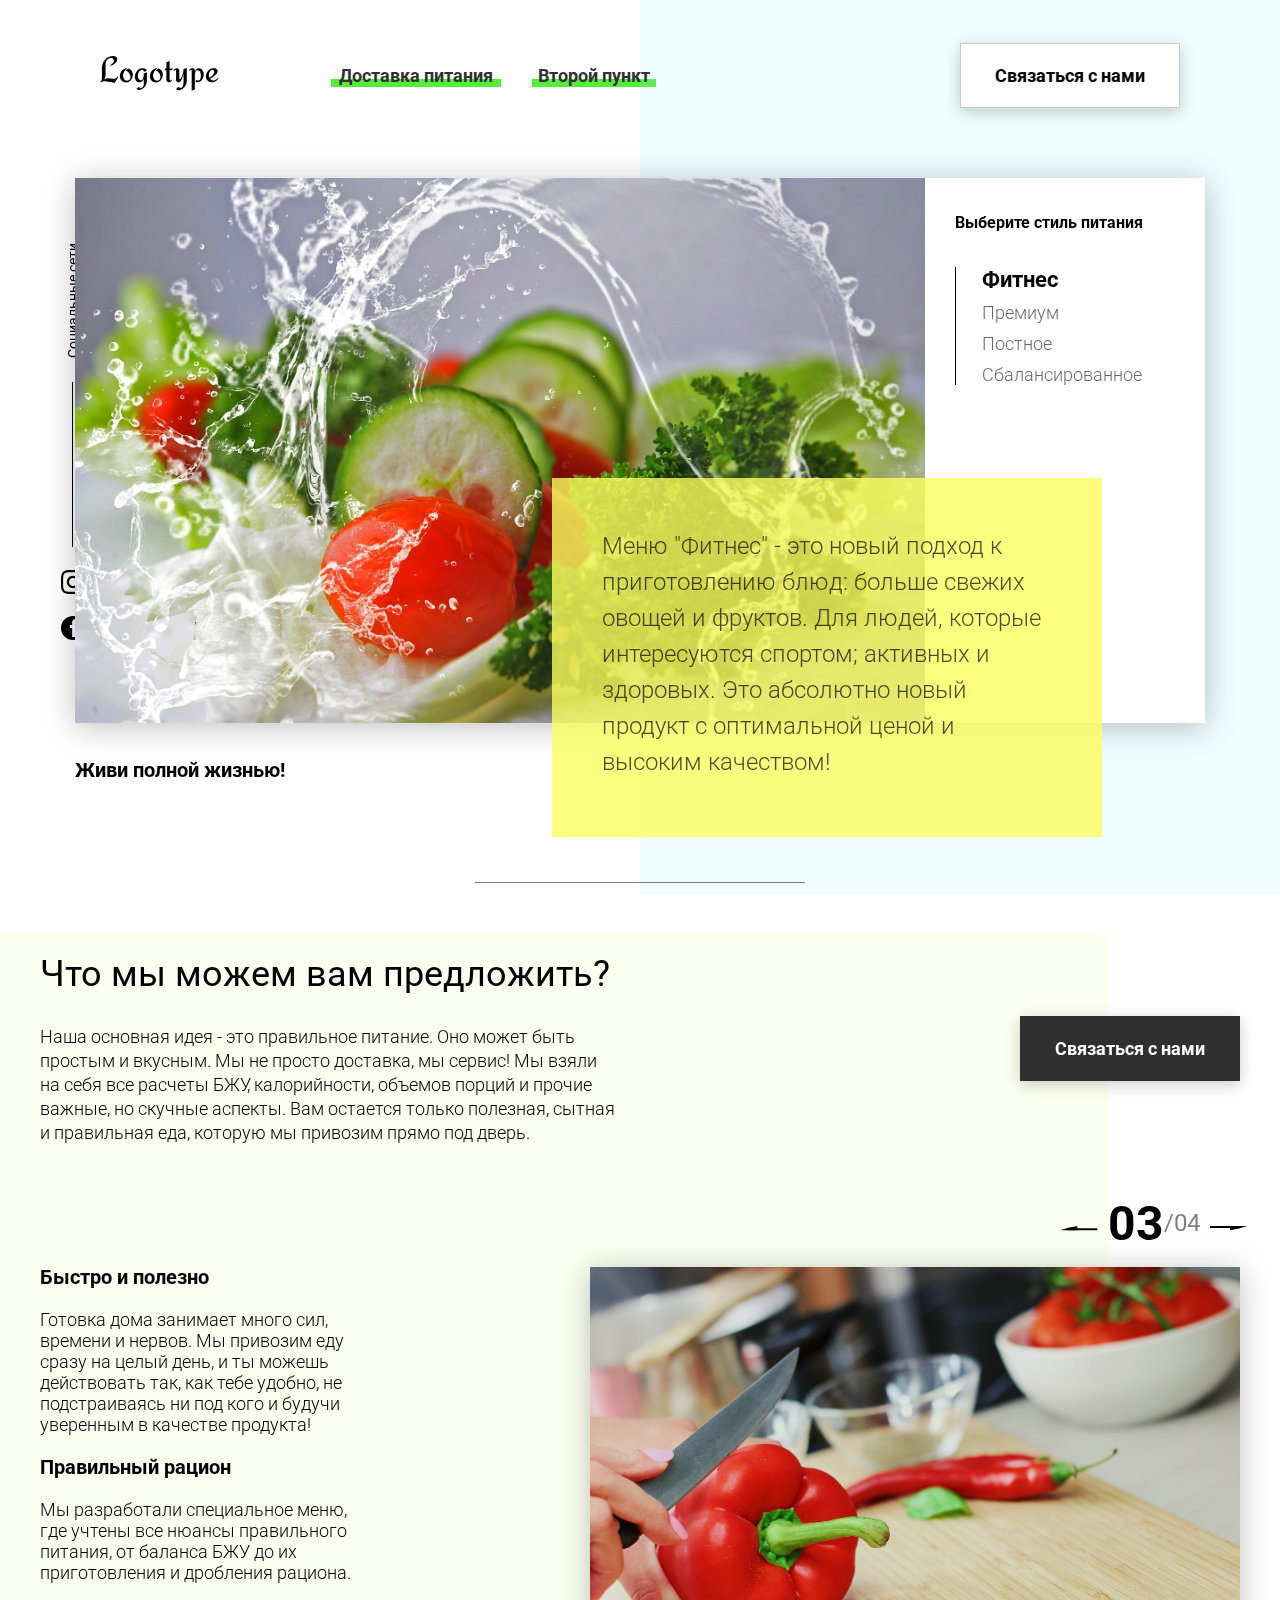
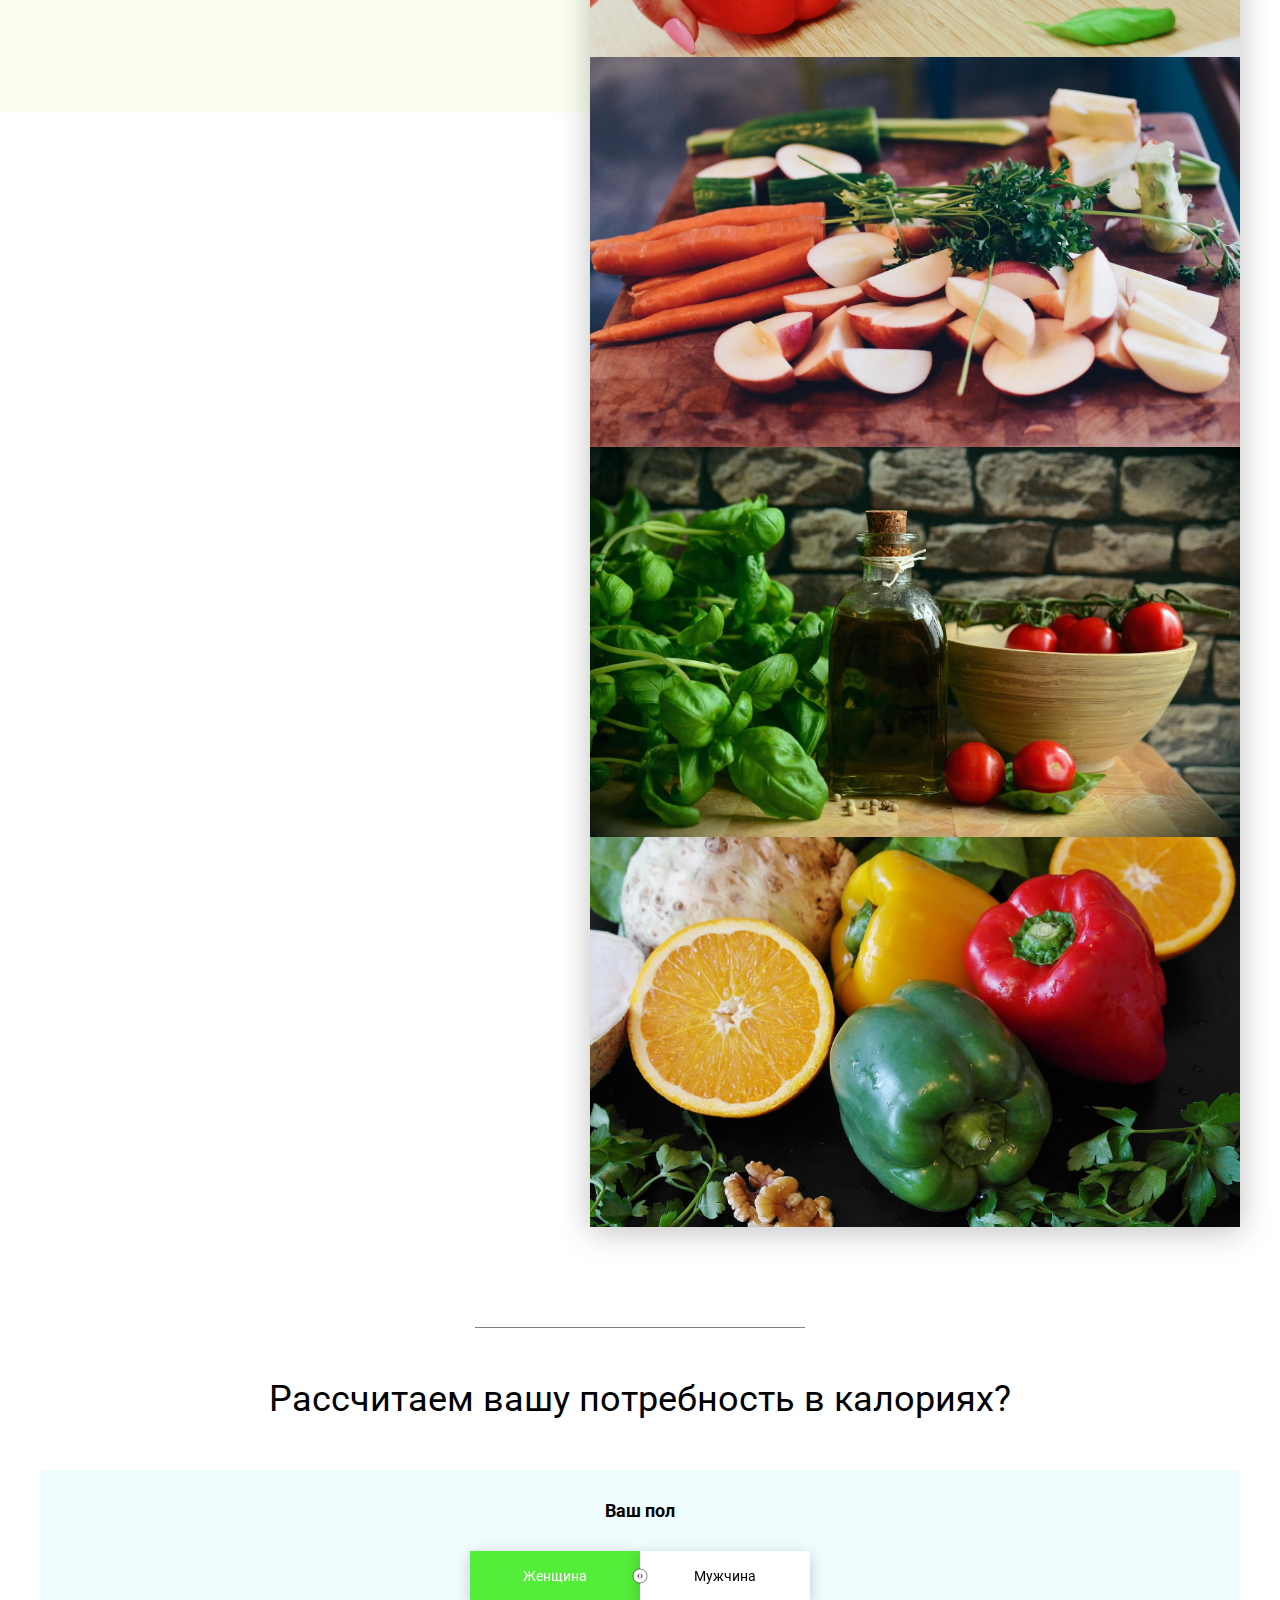
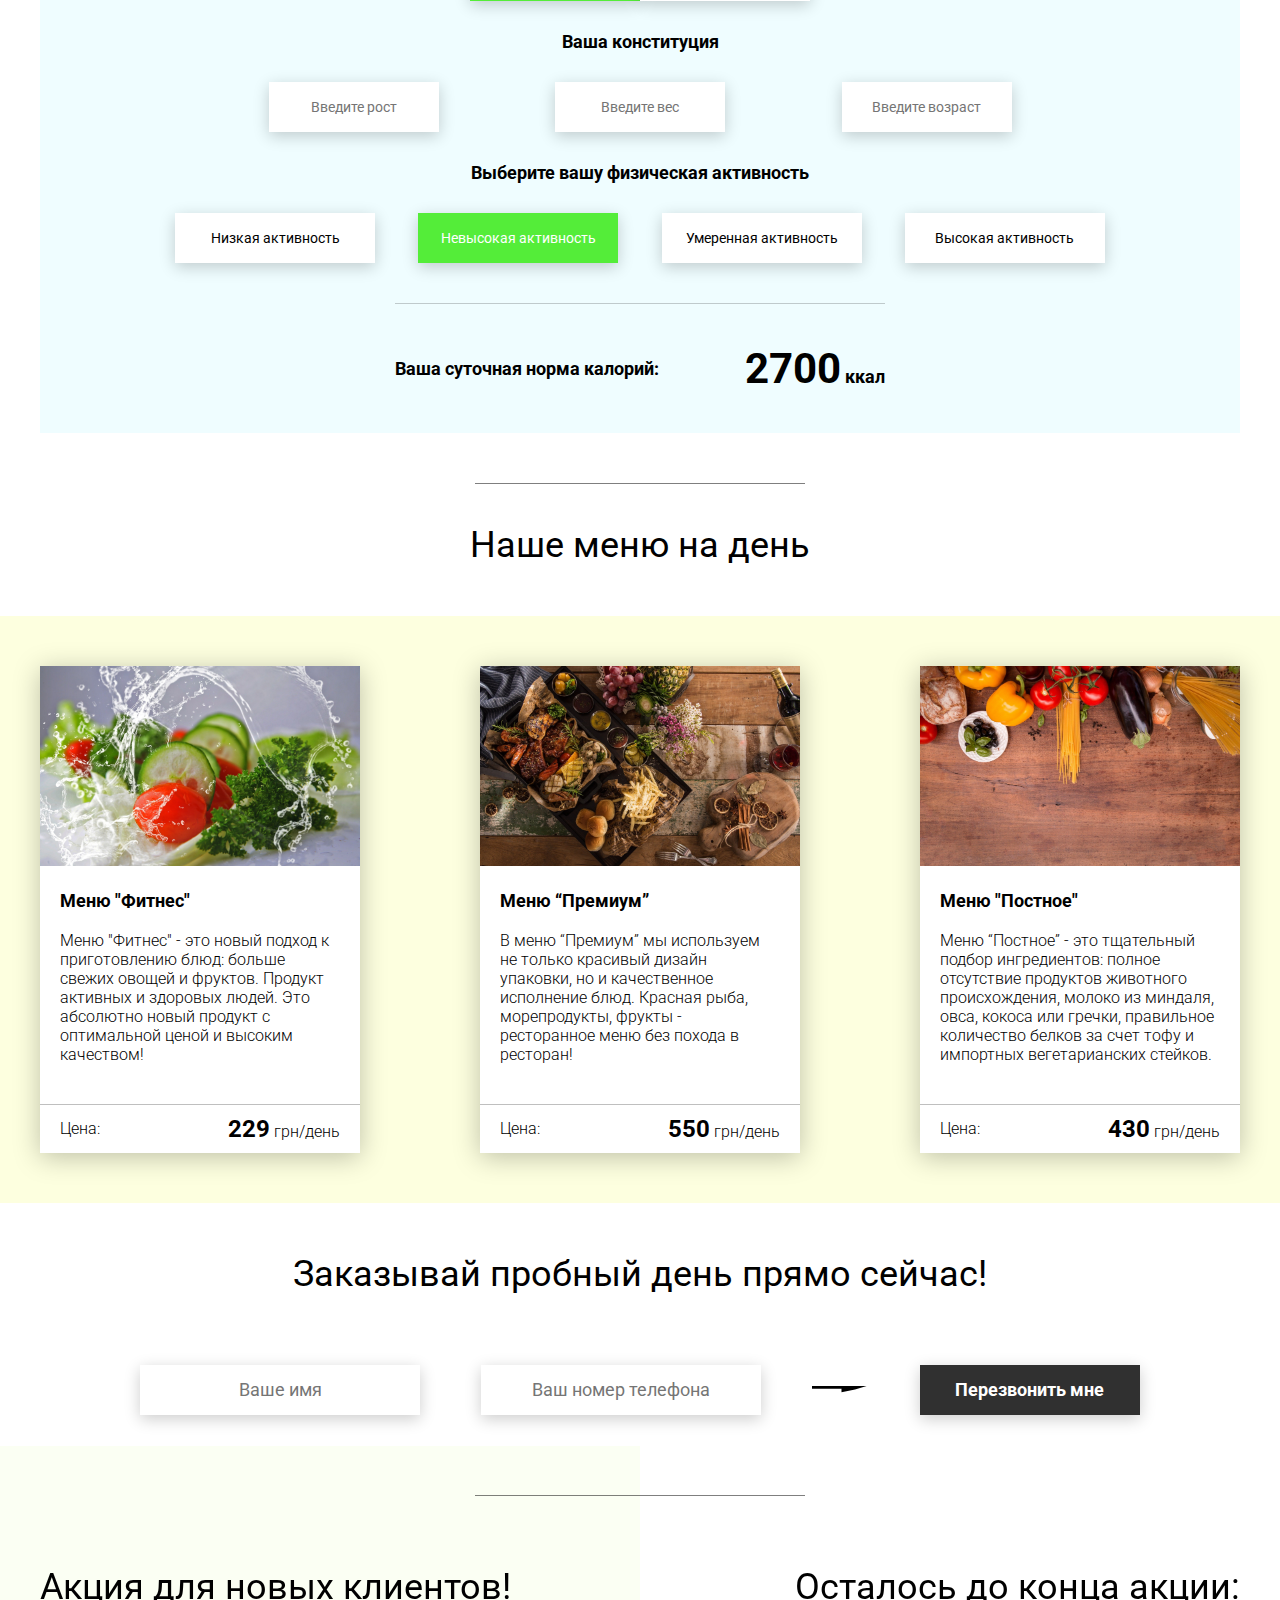
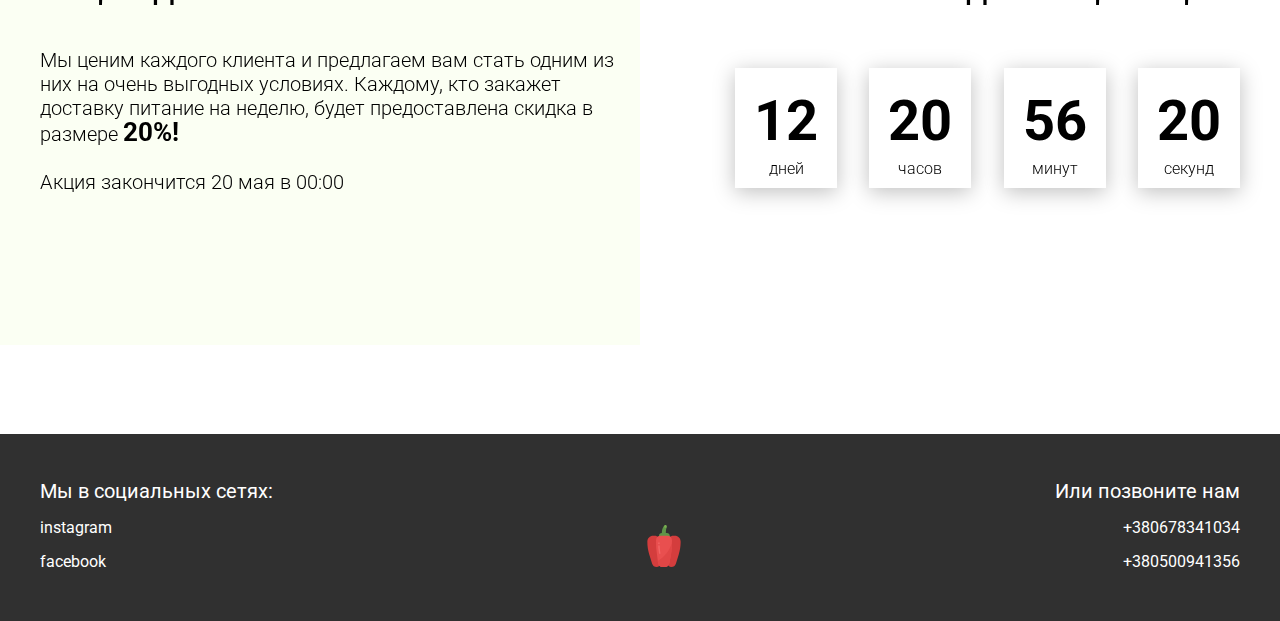
==== index.html @ 173bd4ae "first commit" ====
<!DOCTYPE html>
<html lang="en">
<head>
    <meta charset="UTF-8">
    <meta name="viewport" content="width=device-width, initial-scale=1.0">
    <title>Food</title>
    <link rel="stylesheet" href="css/style.css">
</head>
<body>
    <header class="header">
        <div class="header__left-block">
            <div class="header__logo">
                <img src="icons/logo.svg" alt="Логотип">
            </div>
            <nav class="header__links">
                <a href="#" class="header__link">Доставка питания</a>
                <a href="#" class="header__link">Второй пункт</a>
            </nav>
        </div>
        <div class="header__right-block">
            <button class="btn btn_white">Связаться с нами</button>
        </div>
    </header>

    <div class="sidepanel">
        <div class="sidepanel__text"><span>Социальные сети</span></div>
        <div class="sidepanel__divider"></div>
        <a href="#" class="sidepanel__icon">
            <img src="icons/instagram.svg" alt="instagram">
        </a>
        <a href="#" class="sidepanel__icon">
            <img src="icons/facebook.svg" alt="facebook">
        </a>
    </div>


    <div class="preview">
        <div class="bgc_blue"></div>
        <div class="container">
            <div class="tabcontainer">
                <div class="tabcontent">
                    <img src="img/tabs/vegy.jpg" alt="vegy">
                    <div class="tabcontent__descr">
                        Меню "Фитнес" - это новый подход к приготовлению блюд: больше свежих овощей и фруктов. Для людей, которые интересуются спортом; активных и здоровых. Это абсолютно новый продукт с оптимальной ценой и высоким качеством!
                    </div>
                </div>

                <div class="tabcontent">
                    <img src="img/tabs/elite.jpg" alt="elite">
                    <div class="tabcontent__descr">
                        Меню “Премиум” - мы используем не только красивый дизайн упаковки, но и качественное исполнение блюд. Красная рыба, морепродукты, фрукты - ресторанное меню без похода в ресторан!                                     
                    </div>
                </div> 

                <div class="tabcontent">
                    <img src="img/tabs/post.jpg" alt="post">
                    <div class="tabcontent__descr">
                        Наше специальное “Постное меню” - это тщательный подбор ингредиентов: полное отсутствие продуктов животного происхождения. Полная гармония с собой и природой в каждом элементе! Все будет Ом!                                     
                    </div>
                </div>

                <div class="tabcontent">
                    <img src="img/tabs/vegy.jpg" alt="vegy">
                    <div class="tabcontent__descr">
                        Меню "Сбалансированное" - это соответствие вашего рациона всем научным рекомендациям. Мы тщательно просчитываем вашу потребность в к/б/ж/у и создаем лучшие блюда для вас.
                    </div>
                </div>

                <div class="tabheader">
                    <h3>Выберите стиль питания</h3>
                    <div class="tabheader__items">
                        <div class="tabheader__item tabheader__item_active">Фитнес</div>
                        <div class="tabheader__item">Премиум</div>
                        <div class="tabheader__item">Постное</div>
                        <div class="tabheader__item">Сбалансированное</div>
                    </div>
                </div>
                
            </div>
            <div class="preview__life">Живи полной жизнью!</div>
        </div>
    </div>

    <div class="divider"></div>

    <div class="offer">
        <div class="bgc_y"></div>
        <div class="container">
            <div class="offer__text">
                <h2 class="title">Что мы можем вам предложить?</h2>
                <div class="offer__descr">
                    Наша основная идея - это правильное питание. Оно может быть простым и вкусным. Мы не просто доставка, мы сервис! Мы взяли на себя все расчеты БЖУ, калорийности, объемов порций и прочие важные, но скучные аспекты. Вам остается только полезная, сытная и правильная еда, которую мы привозим прямо под дверь.
                </div>
            </div>
            <div class="offer__action">
                <button class="btn btn_dark">Связаться с нами</button>
            </div>
        </div>
        <div class="container">
            <div class="offer__advantages">
                <h2>Быстро и полезно</h2>
                <div class="offer__advantages-text">
                    Готовка дома занимает много сил, времени и нервов. Мы привозим еду сразу на целый день, и ты можешь действовать так, как тебе удобно, не подстраиваясь ни под кого и будучи уверенным в качестве продукта!
                </div>
                <h2>Правильный рацион</h2>
                <div class="offer__advantages-text">
                    Мы разработали специальное меню, где учтены все нюансы правильного питания, от баланса БЖУ до их приготовления и дробления рациона.
                </div>
            </div>
            <div class="offer__slider">
                <div class="offer__slider-counter">
                    <div class="offer__slider-prev">
                        <img src="icons/left.svg" alt="prev">
                    </div>
                    <span id="current">03</span>
                    /
                    <span id="total">04</span>
                    <div class="offer__slider-next">
                        <img src="icons/right.svg" alt="next">
                    </div>
                </div>
                <div class="offer__slider-wrapper">
                    <div class="offer__slide">
                        <img src="img/slider/pepper.jpg" alt="pepper">
                    </div>
                    <div class="offer__slide">
                        <img src="img/slider/food-12.jpg" alt="food">
                    </div>
                    <div class="offer__slide">
                        <img src="img/slider/olive-oil.jpg" alt="oil">
                    </div>
                    <div class="offer__slide">
                        <img src="img/slider/paprika.jpg" alt="paprika">
                    </div> 
                </div>
            </div>
        </div>
    </div>

    <div class="divider"></div>

    <div class="calculating">
        <div class="container">
            <h2 class="title">Рассчитаем вашу потребность в калориях?
            </h2>
            <div class="calculating__field">
                <div class="calculating__subtitle">
                    Ваш пол
                </div>
                <div class="calculating__choose" id="gender">
                    <div class="calculating__choose-item calculating__choose-item_active">Женщина</div>
                    <div class="calculating__choose-item">Мужчина</div>
                </div>

                <div class="calculating__subtitle">
                    Ваша конституция
                </div>
                <div class="calculating__choose calculating__choose_medium">
                    <input type="text" id="height" placeholder="Введите рост" class="calculating__choose-item">
                    <input type="text" id="weight" placeholder="Введите вес"  class="calculating__choose-item">
                    <input type="text" id="age" placeholder="Введите возраст" class="calculating__choose-item">
                </div>

                <div class="calculating__subtitle">
                    Выберите вашу физическая активность
                </div>
                <div class="calculating__choose calculating__choose_big">
                    <div id="low" class="calculating__choose-item">Низкая активность </div>
                    <div id="small"  class="calculating__choose-item calculating__choose-item_active">Невысокая активность</div>
                    <div id="medium" class="calculating__choose-item">Умеренная активность</div>
                    <div id="high" class="calculating__choose-item">Высокая активность</div>
                </div>

                <div class="calculating__divider"></div>

                <div class="calculating__total">
                    <div class="calculating__subtitle">
                        Ваша суточная норма калорий:
                    </div>
                    <div class="calculating__result">
                        <span>2700</span> ккал
                    </div>
                </div>
            </div>
        </div>
    </div>

    <div class="divider"></div>

    <div class="menu">
        <h2 class="title">Наше меню на день</h2>

        <div class="menu__field">
            <div class="container">
                <div class="menu__item">
                    <img src="img/tabs/vegy.jpg" alt="vegy">
                    <h3 class="menu__item-subtitle">Меню "Фитнес"</h3>
                    <div class="menu__item-descr">Меню "Фитнес" - это новый подход к приготовлению блюд: больше свежих овощей и фруктов. Продукт активных и здоровых людей. Это абсолютно новый продукт с оптимальной ценой и высоким качеством!</div>
                    <div class="menu__item-divider"></div>
                    <div class="menu__item-price">
                        <div class="menu__item-cost">Цена:</div>
                        <div class="menu__item-total"><span>229</span> грн/день</div>
                    </div>
                </div>
                <div class="menu__item">
                    <img src="img/tabs/elite.jpg" alt="elite">
                    <h3 class="menu__item-subtitle">Меню “Премиум”</h3>
                    <div class="menu__item-descr">В меню “Премиум” мы используем не только красивый дизайн упаковки, но и качественное исполнение блюд. Красная рыба, морепродукты, фрукты - ресторанное меню без похода в ресторан!</div>
                    <div class="menu__item-divider"></div>
                    <div class="menu__item-price">
                        <div class="menu__item-cost">Цена:</div>
                        <div class="menu__item-total"><span>550</span> грн/день</div>
                    </div>
                </div>
                <div class="menu__item">
                    <img src="img/tabs/post.jpg" alt="post">
                    <h3 class="menu__item-subtitle">Меню "Постное"</h3>
                    <div class="menu__item-descr">Меню “Постное” - это тщательный подбор ингредиентов: полное отсутствие продуктов животного происхождения, молоко из миндаля, овса, кокоса или гречки, правильное количество белков за счет тофу и импортных вегетарианских стейков. </div>
                    <div class="menu__item-divider"></div>
                    <div class="menu__item-price">
                        <div class="menu__item-cost">Цена:</div>
                        <div class="menu__item-total"><span>430</span> грн/день</div>
                    </div>
                </div>
            </div>
        </div>
    </div>

    <div class="order">
        <div class="container">
            <div class="title">Заказывай пробный день прямо сейчас!</div>
            <form action="#" class="order__form">
                <input required placeholder="Ваше имя" name="name" type="text" class="order__input">
                <input required placeholder="Ваш номер телефона" name="phone" type="phone" class="order__input">
                <img src="icons/right.svg" alt="right">
                <button class="btn btn_dark btn_min">Перезвонить мне</button>
            </form>
        </div>
    </div>

    <div class="divider"></div>

    <div class="promotion">
        <div class="bgc_y"></div>
        <div class="container">
            <div class="promotion__text">
                <div class="title">Акция для новых клиентов!</div>
                <div class="promotion__descr">
                    Мы ценим каждого клиента и предлагаем вам стать одним из них на очень выгодных условиях. 
                    Каждому, кто закажет доставку питание на неделю, будет предоставлена скидка в размере <span>20%!</span>
                    <br><br>
                    Акция закончится 20 мая в 00:00
                </div>
            </div>
            <div class="promotion__timer">
                <div class="title">Осталось до конца акции:</div>
                <div class="timer">
                    <div class="timer__block">
                        <span id="days">12</span>
                        дней
                    </div>
                    <div class="timer__block">
                        <span id="hours">20</span>
                        часов
                    </div>
                    <div class="timer__block">
                        <span id="minutes">56</span>
                        минут
                    </div>
                    <div class="timer__block">
                        <span id="seconds">20</span>
                        секунд
                    </div>
                </div>
            </div>
        </div>
    </div>

    <footer class="footer">
        <div class="container">
            <div class="social">
                <div class="subtitle">Мы в социальных сетях:</div>
                <a href="#" class="link">instagram</a>
                <a href="#" class="link">facebook</a>
            </div>
            <div class="pepper">
                <img src="icons/veg.svg" alt="pepper">
            </div>
            <div class="call">
                <div class="subtitle">Или позвоните нам</div>
                <a href="#" class="link">+380678341034</a>
                <a href="#" class="link">+380500941356</a>
            </div>
        </div>
    </footer>

    <div class="modal">
        <div class="modal__dialog">
            <div class="modal__content">
                <form action="#">
                    <div class="modal__close">&times;</div>
                    <div class="modal__title">Мы свяжемся с вами как можно быстрее!</div>
                    <input required placeholder="Ваше имя" name="name" type="text" class="modal__input">
                    <input required placeholder="Ваш номер телефона" name="phone" type="phone" class="modal__input">
                    <button class="btn btn_dark btn_min">Перезвонить мне</button>
                </form>
            </div>
        </div>
    </div>

    <script src="/js/script.js"></script>
</body>
</html>
---- css/style.css ----
@import url(https://fonts.googleapis.com/css?family=Roboto:300,400,700&display=swap&subset=cyrillic-ext);*{box-sizing:border-box;margin:0;padding:0;font-family:Roboto,sans-serif}a{text-decoration:none}.btn{width:220px;height:65px;display:flex;justify-content:center;align-items:center;background-color:#fff;font-size:18px;font-weight:700;border:1px solid rgba(0,0,0,.2);box-shadow:0 4px 15px rgba(0,0,0,.2);cursor:pointer;transition:.3s all;outline:0}.btn_white{background-color:#fff}.btn_dark{background-color:#303030;color:#fff;border:none}.btn_min{height:50px}.btn:hover{box-shadow:0 4px 30px rgba(0,0,0,.3)}.container{max-width:1200px;margin:0 auto}.divider{width:330px;height:1px;margin:0 auto;background-color:rgba(0,0,0,.5)}.title{font-size:36px;font-weight:400}.header{display:flex;justify-content:space-between;align-items:center;height:150px;padding:0 100px}.header__left-block{display:flex;justify-content:space-between;min-width:550px}.header__logo{max-width:170px}.header__logo img{width:100%}.header__links{display:flex;align-items:center}.header__link{position:relative;margin-right:45px;font-weight:700;font-size:18px;color:#303030}.header__link:after{content:'';position:absolute;display:block;width:110%;left:-5%;bottom:-1px;z-index:-1;height:8px;background:#54ed39}.header__link:last-child{margin-right:0}.sidepanel{position:fixed;left:60px;top:240px;height:400px;width:25px;display:flex;flex-direction:column;justify-content:space-between;align-items:center}.sidepanel__text{width:120px;height:120px;font-size:14px}.sidepanel__text span{display:flex;transform:rotate(-90deg) translateX(-50px)}.sidepanel__divider{width:1px;height:165px;background-color:#000}.sidepanel__icon{width:24px;height:24px}.sidepanel__icon img{width:100%}.preview{padding:28px 0 100px 0;position:relative}.preview__life{font-weight:700;font-size:20px;margin-left:35px;margin-top:35px}.bgc_blue{position:absolute;right:0;top:-155px;width:50vw;height:900px;background:rgba(146,242,255,.15);z-index:-1}.tabcontainer{display:flex;width:1130px;margin:0 auto;box-shadow:0 4px 30px rgba(0,0,0,.25)}.tabcontent{width:850px;position:relative}.tabcontent img{width:100%;height:100%;object-fit:cover}.tabcontent__descr{position:absolute;top:300px;right:-177px;width:550px;height:359px;background:rgba(251,254,93,.8);padding:50px;font-size:24px;font-weight:300;line-height:36px;color:rgba(0,0,0,.7)}.tabheader{width:280px;padding:35px 30px;background-color:#fff}.tabheader h3{font-weight:700;font-size:16px}.tabheader__items{margin-top:35px;padding-left:26px;border-left:1px solid #000}.tabheader__item{font-weight:700;font-size:18px;font-weight:300;margin-top:10px;color:rgba(0,0,0,.6);cursor:pointer;transition:.3s all}.tabheader__item_active{color:#000;font-size:22px;font-weight:700}.offer{padding:70px 0 100px 0;position:relative}.offer .container{display:flex;justify-content:space-between}.offer .bgc_y{position:absolute;width:1109px;height:780px;background:rgba(243,255,222,.45);z-index:-1;top:50px}.offer__text{width:580px}.offer__descr{font-size:18px;margin-top:30px;font-weight:300;line-height:24px}.offer__action{display:flex;align-items:center;justify-content:flex-end}.offer__advantages{width:330px;margin-top:50px}.offer__advantages h2{font-weight:700;font-size:20px;margin-top:20px}.offer__advantages h2:first-child{margin-top:70px}.offer__advantages-text{margin-top:20px;font-size:18px;font-weight:300;line-height:21px}.offer__slider{width:650px;margin-top:50px;display:flex;flex-direction:column;align-items:flex-end}.offer__slider-counter{display:flex;width:180px;align-items:center;font-size:24px;color:rgba(0,0,0,.5)}.offer__slider-wrapper{width:100%;margin-top:15px;box-shadow:0 4px 30px rgba(0,0,0,.25)}.offer__slider-prev{margin-right:10px;cursor:pointer}.offer__slider-next{margin-left:10px;cursor:pointer}.offer__slider #current{font-size:48px;font-weight:700;color:#000}.offer__slide{width:100%;height:390px}.offer__slide img{width:100%;height:100%;object-fit:cover}.calculating{padding:50px 0}.calculating .title{text-align:center}.calculating__field{width:100%;margin-top:50px;background:rgba(146,242,255,.15);padding:30px 0 40px 0}.calculating__subtitle{text-align:center;font-size:18px;font-weight:700;margin-top:30px}.calculating__subtitle:first-child{margin-top:0}.calculating #gender:after{content:'';position:absolute;top:50%;transform:translateY(-50%);display:block;width:16px;height:16px;background:url(../icons/switch.svg) center center/cover no-repeat}.calculating__choose{position:relative;display:flex;margin-top:30px;justify-content:center}.calculating__choose-item{display:flex;align-items:center;justify-content:center;width:170px;height:50px;padding:0 10px;background:#fff;box-shadow:0 4px 15px rgba(0,0,0,.2);border:none;text-align:center;font-size:14px;cursor:pointer;outline:0;transition:.3s all}.calculating__choose-item_active{color:#fff;background-color:#54ed39}.calculating__choose_medium{width:743px;justify-content:space-between;margin:30px auto 0 auto}.calculating__choose_big{width:930px;justify-content:space-between;margin:30px auto 0 auto}.calculating__choose_big .calculating__choose-item{width:200px}.calculating__divider{width:490px;height:1px;margin:40px auto;background-color:rgba(0,0,0,.2)}.calculating__total{width:490px;margin:0 auto;display:flex;justify-content:space-between;align-items:center}.calculating__result{font-size:18px;font-weight:700}.calculating__result span{font-size:42px}.menu{padding:40px 0 50px 0}.menu .container{display:flex;justify-content:space-between;align-items:flex-start}.menu .title{text-align:center}.menu__field{margin-top:50px;padding:50px 0;width:100%;background:rgba(249,254,126,.25)}.menu__item{width:320px;min-height:450px;background:#fff;box-shadow:0 4px 25px rgba(0,0,0,.25);font-size:16px;font-weight:300}.menu__item img{width:100%;height:200px;object-fit:cover}.menu__item-subtitle{font-weight:700;font-size:18px;padding:0 20px;margin-top:20px}.menu__item-descr{margin-top:20px;padding:0 20px}.menu__item-divider{width:100%;height:1px;background-color:rgba(0,0,0,.25);margin-top:40px}.menu__item-price{display:flex;justify-content:space-between;align-items:center;padding:10px 20px}.menu__item-price span{font-size:24px;font-weight:700}.order{padding-bottom:80px}.order .title{text-align:center}.order__form{margin-top:70px;padding:0 100px;display:flex;justify-content:space-between;align-items:center}.order__form img{transform:scale(1.5)}.order__input{width:280px;height:50px;background:#fff;box-shadow:0 4px 15px rgba(0,0,0,.2);border:none;font-size:18px;text-align:center;padding:0 20px;outline:0}.promotion{padding:70px 0 240px 0;position:relative}.promotion .container{display:flex}.promotion .bgc_y{position:absolute;width:50%;height:499px;background:rgba(243,255,222,.35);z-index:-1;top:-50px;left:0}.promotion__text{width:50%}.promotion__descr{margin-top:40px;font-size:20px;line-height:24px;font-weight:300}.promotion__descr span{font-weight:700;font-size:26px}.promotion__timer{width:50%}.promotion__timer .title{text-align:right}.promotion__timer .timer{margin-top:60px;padding-left:95px;display:flex;justify-content:space-between;align-items:center}.promotion__timer .timer__block{width:102px;height:120px;background:#fff;box-shadow:0 4px 20px rgba(0,0,0,.25);font-size:16px;font-weight:300;text-align:center}.promotion__timer .timer__block span{display:block;margin-top:20px;margin-bottom:5px;font-size:56px;font-weight:700}.footer{min-height:180px;background-color:#303030;padding:45px 0 50px 0;color:#fff}.footer .container{height:100%;display:flex;justify-content:space-between;align-items:flex-end}.footer .subtitle{font-size:20px}.footer .link{display:block;margin-top:15px;font-size:16px;color:#fff}.footer .call{text-align:right}.modal{position:fixed;top:0;left:0;z-index:1050;display:none;width:100%;height:100%;overflow:hidden;background-color:rgba(0,0,0,.5)}.modal__dialog{max-width:500px;margin:40px auto}.modal__content{position:relative;width:100%;padding:40px;background-color:#fff;border:1px solid rgba(0,0,0,.2);border-radius:4px;max-height:80vh;overflow-y:auto}.modal__close{position:absolute;top:8px;right:14px;font-size:30px;color:#000;opacity:.5;font-weight:700;border:none;background-color:transparent;cursor:pointer}.modal__title{text-align:center;font-size:22px;text-transform:uppercase}.modal__input{display:block;margin:20px auto 20px auto;width:280px;height:50px;background:#fff;box-shadow:0 4px 15px rgba(0,0,0,.2);border:none;font-size:18px;text-align:center;padding:0 20px;outline:0}.modal .btn{display:block;width:280px;margin:0 auto}
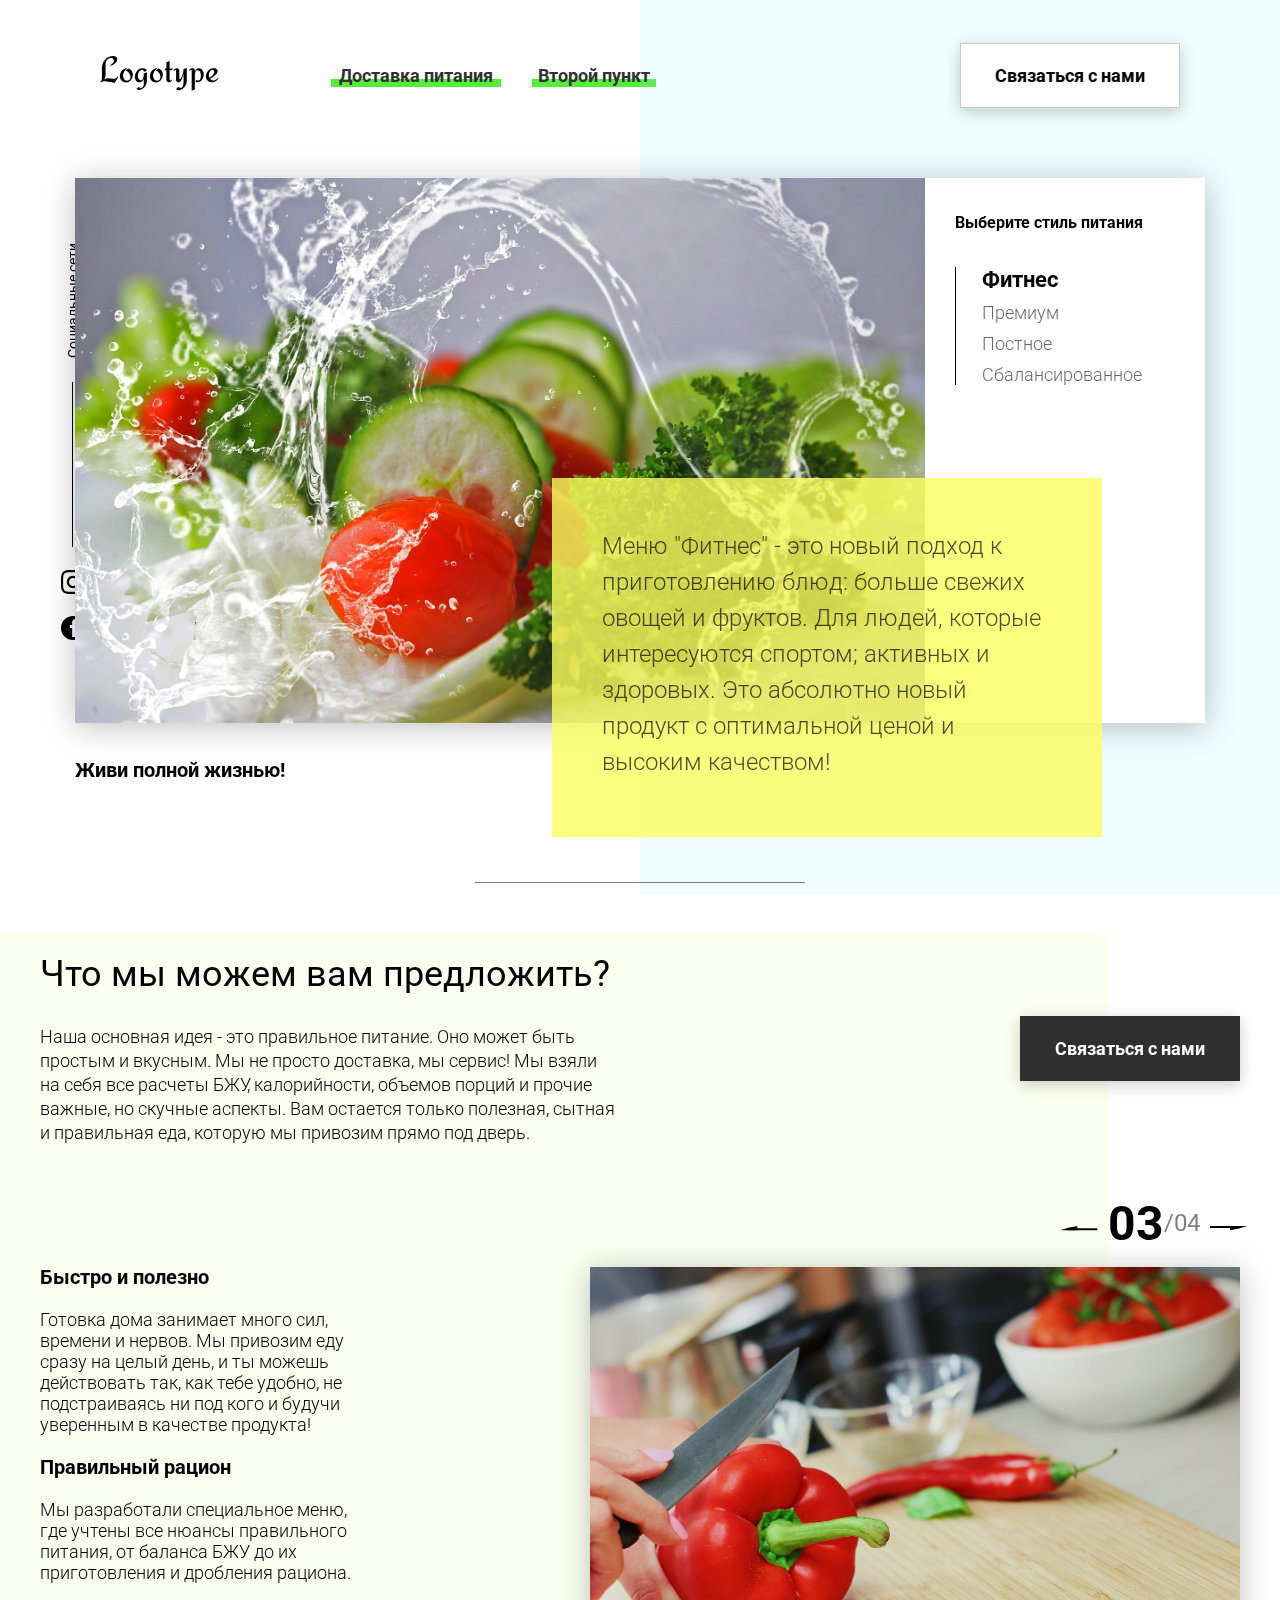
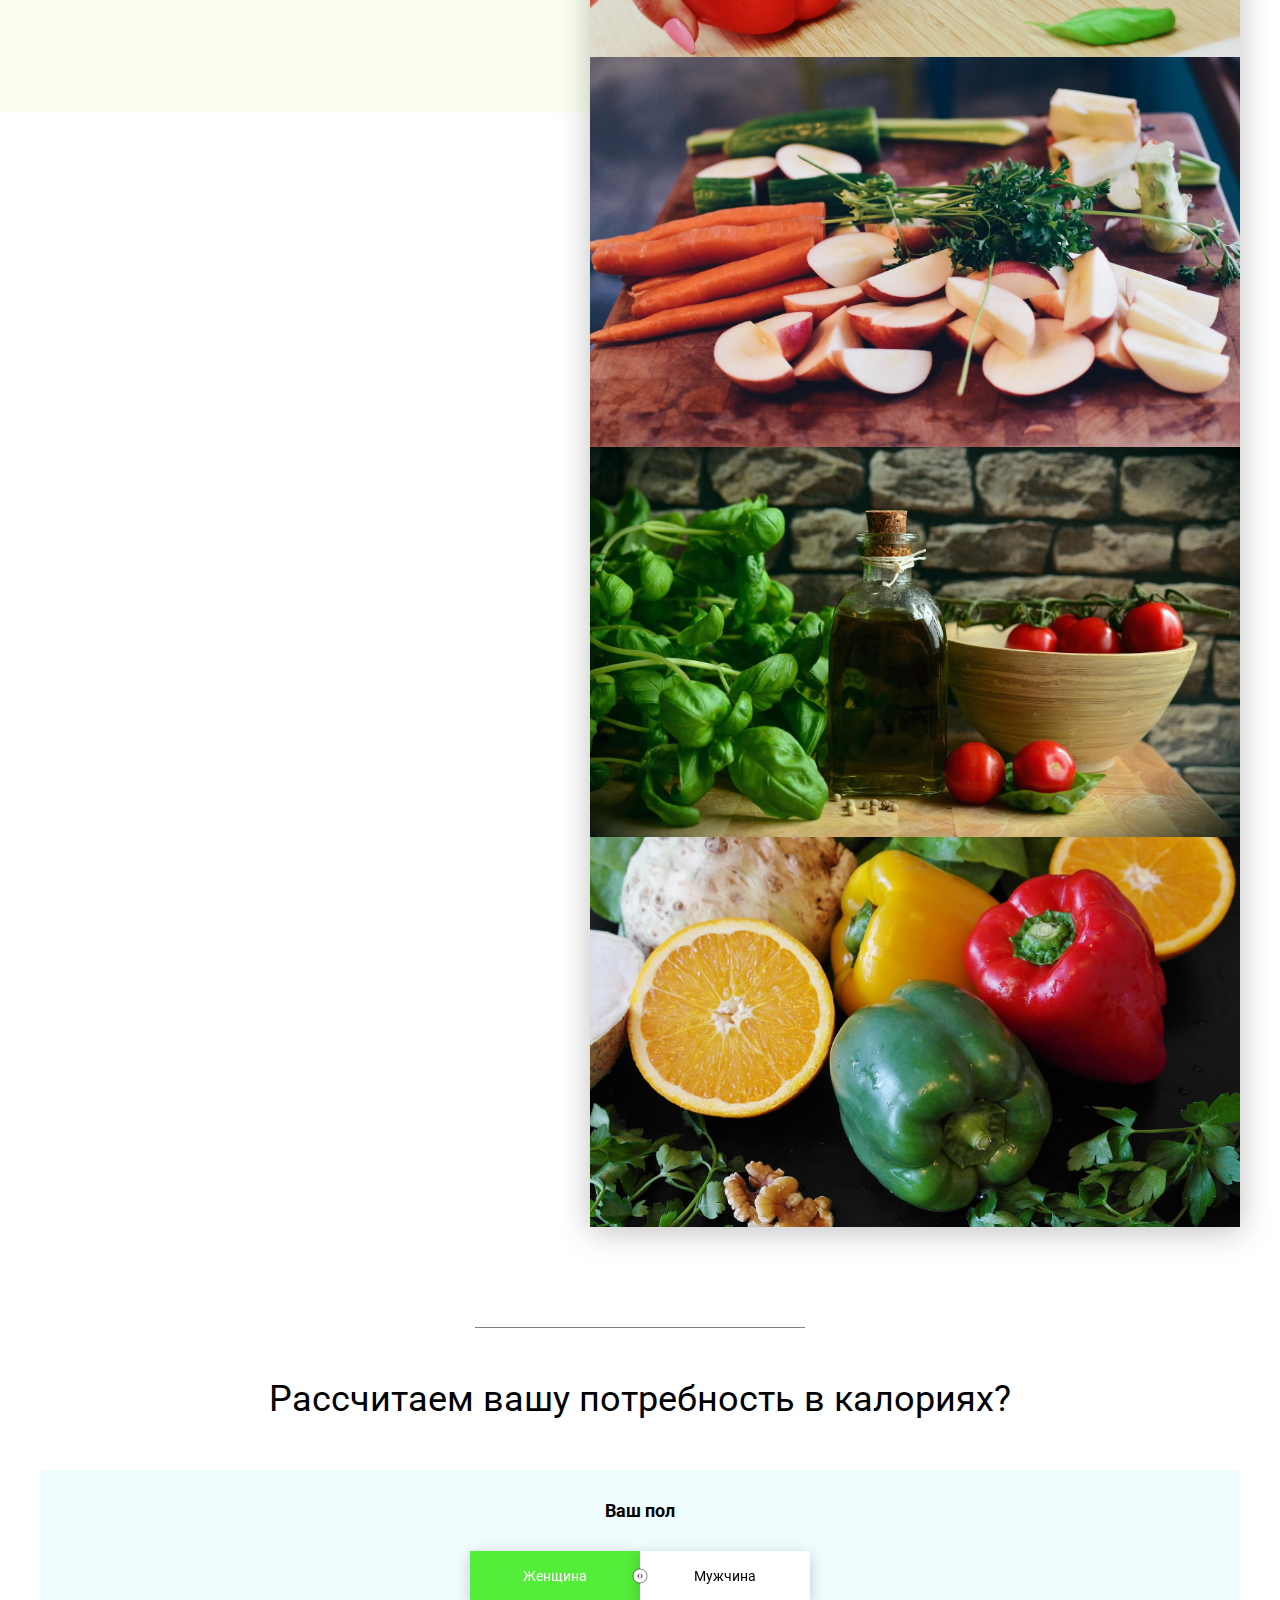
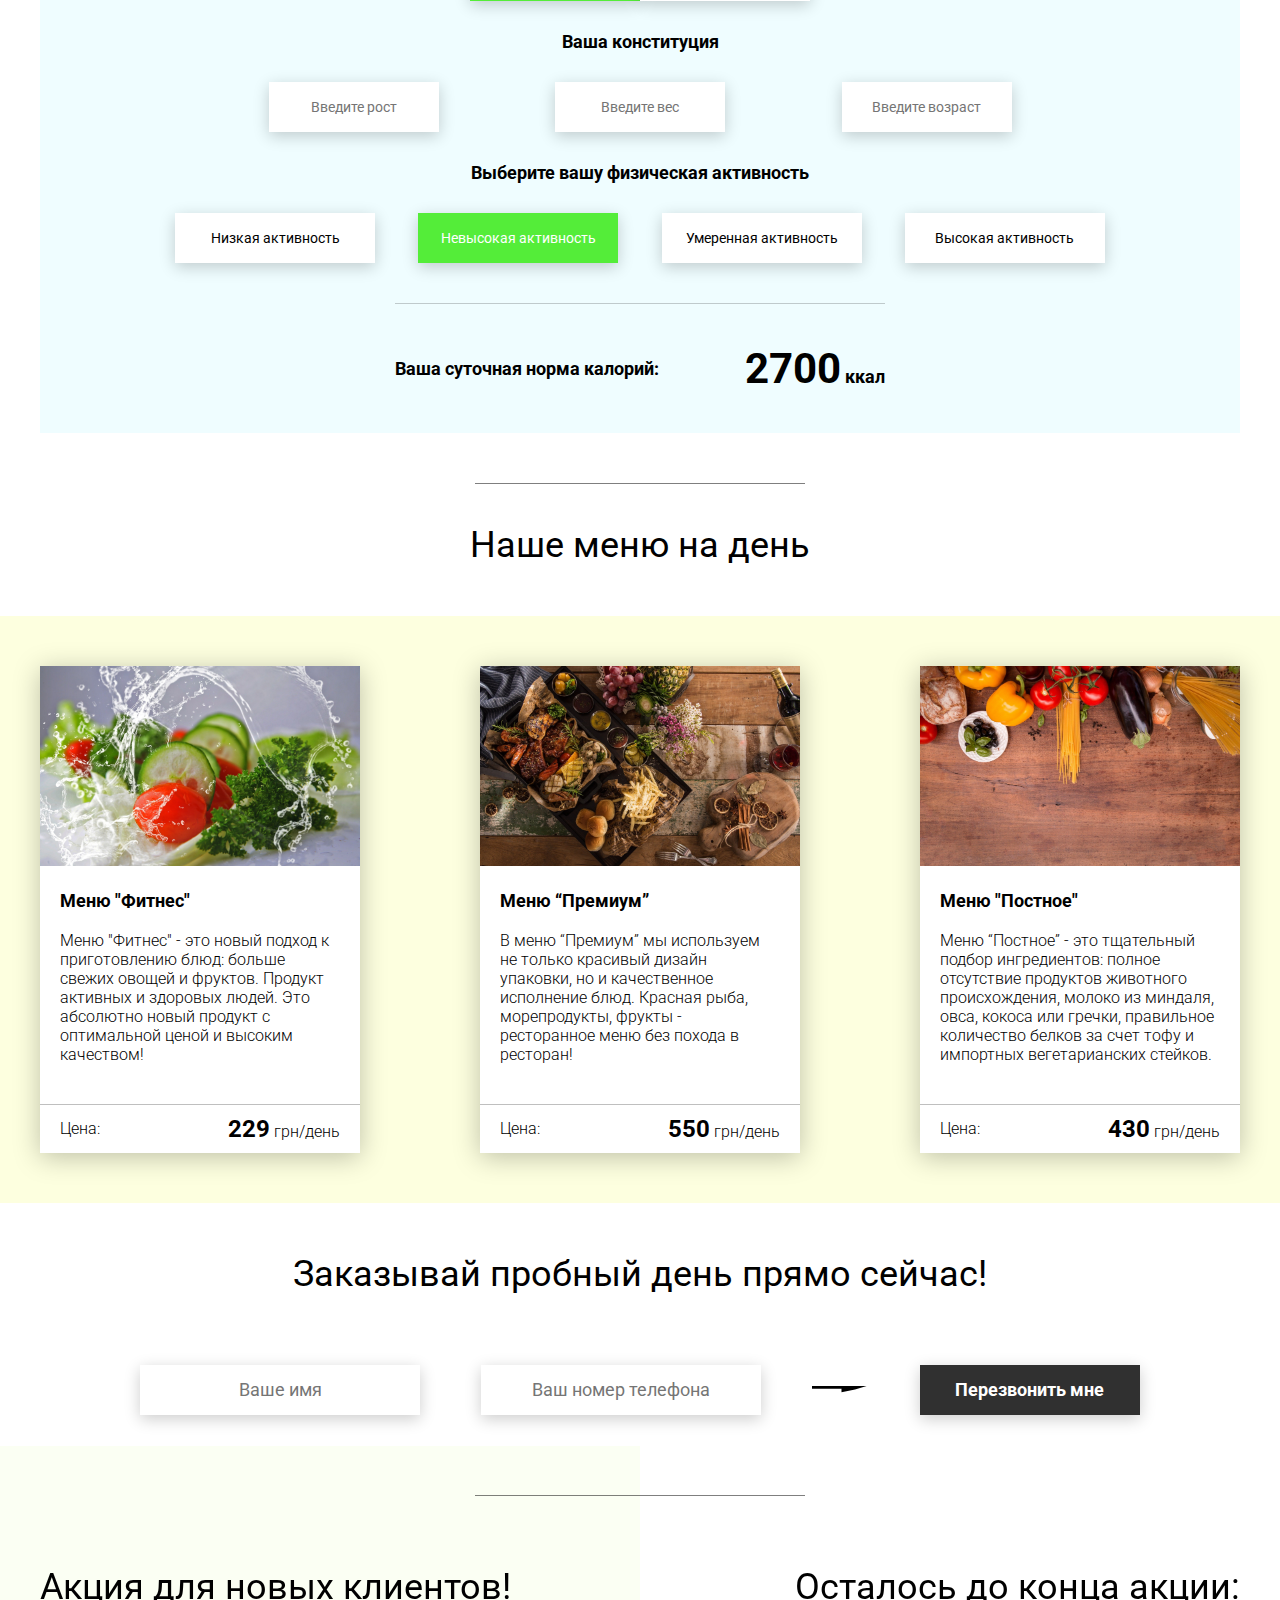
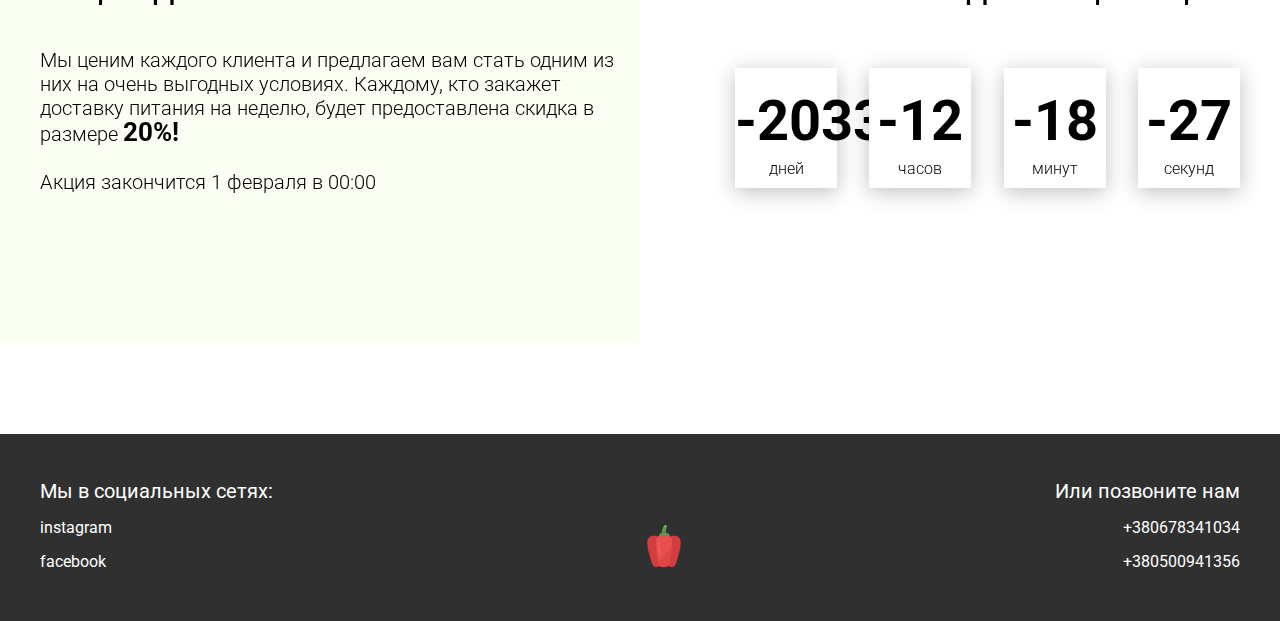
==== commit 008b95cf: "Timer added" ====
--- a/index.html
+++ b/index.html
@@ -247,13 +247,14 @@
                 <div class="title">Акция для новых клиентов!</div>
                 <div class="promotion__descr">
                     Мы ценим каждого клиента и предлагаем вам стать одним из них на очень выгодных условиях. 
-                    Каждому, кто закажет доставку питание на неделю, будет предоставлена скидка в размере <span>20%!</span>
+                    Каждому, кто закажет доставку питания на неделю, будет предоставлена скидка в размере <span>20%!</span>
                     <br><br>
-                    Акция закончится 20 мая в 00:00
+                    Акция закончится 1 февраля в 00:00
                 </div>
             </div>
             <div class="promotion__timer">
                 <div class="title">Осталось до конца акции:</div>
+
                 <div class="timer">
                     <div class="timer__block">
                         <span id="days">12</span>
@@ -272,6 +273,7 @@
                         секунд
                     </div>
                 </div>
+                
             </div>
         </div>
     </div>
--- a/css/style.css
+++ b/css/style.css
@@ -1 +1,624 @@
-@import url(https://fonts.googleapis.com/css?family=Roboto:300,400,700&display=swap&subset=cyrillic-ext);*{box-sizing:border-box;margin:0;padding:0;font-family:Roboto,sans-serif}a{text-decoration:none}.btn{width:220px;height:65px;display:flex;justify-content:center;align-items:center;background-color:#fff;font-size:18px;font-weight:700;border:1px solid rgba(0,0,0,.2);box-shadow:0 4px 15px rgba(0,0,0,.2);cursor:pointer;transition:.3s all;outline:0}.btn_white{background-color:#fff}.btn_dark{background-color:#303030;color:#fff;border:none}.btn_min{height:50px}.btn:hover{box-shadow:0 4px 30px rgba(0,0,0,.3)}.container{max-width:1200px;margin:0 auto}.divider{width:330px;height:1px;margin:0 auto;background-color:rgba(0,0,0,.5)}.title{font-size:36px;font-weight:400}.header{display:flex;justify-content:space-between;align-items:center;height:150px;padding:0 100px}.header__left-block{display:flex;justify-content:space-between;min-width:550px}.header__logo{max-width:170px}.header__logo img{width:100%}.header__links{display:flex;align-items:center}.header__link{position:relative;margin-right:45px;font-weight:700;font-size:18px;color:#303030}.header__link:after{content:'';position:absolute;display:block;width:110%;left:-5%;bottom:-1px;z-index:-1;height:8px;background:#54ed39}.header__link:last-child{margin-right:0}.sidepanel{position:fixed;left:60px;top:240px;height:400px;width:25px;display:flex;flex-direction:column;justify-content:space-between;align-items:center}.sidepanel__text{width:120px;height:120px;font-size:14px}.sidepanel__text span{display:flex;transform:rotate(-90deg) translateX(-50px)}.sidepanel__divider{width:1px;height:165px;background-color:#000}.sidepanel__icon{width:24px;height:24px}.sidepanel__icon img{width:100%}.preview{padding:28px 0 100px 0;position:relative}.preview__life{font-weight:700;font-size:20px;margin-left:35px;margin-top:35px}.bgc_blue{position:absolute;right:0;top:-155px;width:50vw;height:900px;background:rgba(146,242,255,.15);z-index:-1}.tabcontainer{display:flex;width:1130px;margin:0 auto;box-shadow:0 4px 30px rgba(0,0,0,.25)}.tabcontent{width:850px;position:relative}.tabcontent img{width:100%;height:100%;object-fit:cover}.tabcontent__descr{position:absolute;top:300px;right:-177px;width:550px;height:359px;background:rgba(251,254,93,.8);padding:50px;font-size:24px;font-weight:300;line-height:36px;color:rgba(0,0,0,.7)}.tabheader{width:280px;padding:35px 30px;background-color:#fff}.tabheader h3{font-weight:700;font-size:16px}.tabheader__items{margin-top:35px;padding-left:26px;border-left:1px solid #000}.tabheader__item{font-weight:700;font-size:18px;font-weight:300;margin-top:10px;color:rgba(0,0,0,.6);cursor:pointer;transition:.3s all}.tabheader__item_active{color:#000;font-size:22px;font-weight:700}.offer{padding:70px 0 100px 0;position:relative}.offer .container{display:flex;justify-content:space-between}.offer .bgc_y{position:absolute;width:1109px;height:780px;background:rgba(243,255,222,.45);z-index:-1;top:50px}.offer__text{width:580px}.offer__descr{font-size:18px;margin-top:30px;font-weight:300;line-height:24px}.offer__action{display:flex;align-items:center;justify-content:flex-end}.offer__advantages{width:330px;margin-top:50px}.offer__advantages h2{font-weight:700;font-size:20px;margin-top:20px}.offer__advantages h2:first-child{margin-top:70px}.offer__advantages-text{margin-top:20px;font-size:18px;font-weight:300;line-height:21px}.offer__slider{width:650px;margin-top:50px;display:flex;flex-direction:column;align-items:flex-end}.offer__slider-counter{display:flex;width:180px;align-items:center;font-size:24px;color:rgba(0,0,0,.5)}.offer__slider-wrapper{width:100%;margin-top:15px;box-shadow:0 4px 30px rgba(0,0,0,.25)}.offer__slider-prev{margin-right:10px;cursor:pointer}.offer__slider-next{margin-left:10px;cursor:pointer}.offer__slider #current{font-size:48px;font-weight:700;color:#000}.offer__slide{width:100%;height:390px}.offer__slide img{width:100%;height:100%;object-fit:cover}.calculating{padding:50px 0}.calculating .title{text-align:center}.calculating__field{width:100%;margin-top:50px;background:rgba(146,242,255,.15);padding:30px 0 40px 0}.calculating__subtitle{text-align:center;font-size:18px;font-weight:700;margin-top:30px}.calculating__subtitle:first-child{margin-top:0}.calculating #gender:after{content:'';position:absolute;top:50%;transform:translateY(-50%);display:block;width:16px;height:16px;background:url(../icons/switch.svg) center center/cover no-repeat}.calculating__choose{position:relative;display:flex;margin-top:30px;justify-content:center}.calculating__choose-item{display:flex;align-items:center;justify-content:center;width:170px;height:50px;padding:0 10px;background:#fff;box-shadow:0 4px 15px rgba(0,0,0,.2);border:none;text-align:center;font-size:14px;cursor:pointer;outline:0;transition:.3s all}.calculating__choose-item_active{color:#fff;background-color:#54ed39}.calculating__choose_medium{width:743px;justify-content:space-between;margin:30px auto 0 auto}.calculating__choose_big{width:930px;justify-content:space-between;margin:30px auto 0 auto}.calculating__choose_big .calculating__choose-item{width:200px}.calculating__divider{width:490px;height:1px;margin:40px auto;background-color:rgba(0,0,0,.2)}.calculating__total{width:490px;margin:0 auto;display:flex;justify-content:space-between;align-items:center}.calculating__result{font-size:18px;font-weight:700}.calculating__result span{font-size:42px}.menu{padding:40px 0 50px 0}.menu .container{display:flex;justify-content:space-between;align-items:flex-start}.menu .title{text-align:center}.menu__field{margin-top:50px;padding:50px 0;width:100%;background:rgba(249,254,126,.25)}.menu__item{width:320px;min-height:450px;background:#fff;box-shadow:0 4px 25px rgba(0,0,0,.25);font-size:16px;font-weight:300}.menu__item img{width:100%;height:200px;object-fit:cover}.menu__item-subtitle{font-weight:700;font-size:18px;padding:0 20px;margin-top:20px}.menu__item-descr{margin-top:20px;padding:0 20px}.menu__item-divider{width:100%;height:1px;background-color:rgba(0,0,0,.25);margin-top:40px}.menu__item-price{display:flex;justify-content:space-between;align-items:center;padding:10px 20px}.menu__item-price span{font-size:24px;font-weight:700}.order{padding-bottom:80px}.order .title{text-align:center}.order__form{margin-top:70px;padding:0 100px;display:flex;justify-content:space-between;align-items:center}.order__form img{transform:scale(1.5)}.order__input{width:280px;height:50px;background:#fff;box-shadow:0 4px 15px rgba(0,0,0,.2);border:none;font-size:18px;text-align:center;padding:0 20px;outline:0}.promotion{padding:70px 0 240px 0;position:relative}.promotion .container{display:flex}.promotion .bgc_y{position:absolute;width:50%;height:499px;background:rgba(243,255,222,.35);z-index:-1;top:-50px;left:0}.promotion__text{width:50%}.promotion__descr{margin-top:40px;font-size:20px;line-height:24px;font-weight:300}.promotion__descr span{font-weight:700;font-size:26px}.promotion__timer{width:50%}.promotion__timer .title{text-align:right}.promotion__timer .timer{margin-top:60px;padding-left:95px;display:flex;justify-content:space-between;align-items:center}.promotion__timer .timer__block{width:102px;height:120px;background:#fff;box-shadow:0 4px 20px rgba(0,0,0,.25);font-size:16px;font-weight:300;text-align:center}.promotion__timer .timer__block span{display:block;margin-top:20px;margin-bottom:5px;font-size:56px;font-weight:700}.footer{min-height:180px;background-color:#303030;padding:45px 0 50px 0;color:#fff}.footer .container{height:100%;display:flex;justify-content:space-between;align-items:flex-end}.footer .subtitle{font-size:20px}.footer .link{display:block;margin-top:15px;font-size:16px;color:#fff}.footer .call{text-align:right}.modal{position:fixed;top:0;left:0;z-index:1050;display:none;width:100%;height:100%;overflow:hidden;background-color:rgba(0,0,0,.5)}.modal__dialog{max-width:500px;margin:40px auto}.modal__content{position:relative;width:100%;padding:40px;background-color:#fff;border:1px solid rgba(0,0,0,.2);border-radius:4px;max-height:80vh;overflow-y:auto}.modal__close{position:absolute;top:8px;right:14px;font-size:30px;color:#000;opacity:.5;font-weight:700;border:none;background-color:transparent;cursor:pointer}.modal__title{text-align:center;font-size:22px;text-transform:uppercase}.modal__input{display:block;margin:20px auto 20px auto;width:280px;height:50px;background:#fff;box-shadow:0 4px 15px rgba(0,0,0,.2);border:none;font-size:18px;text-align:center;padding:0 20px;outline:0}.modal .btn{display:block;width:280px;margin:0 auto}+@import url(https://fonts.googleapis.com/css?family=Roboto:300,400,700&display=swap&subset=cyrillic-ext);
+* {
+  box-sizing: border-box;
+  margin: 0;
+  padding: 0;
+  font-family: Roboto, sans-serif;
+}
+a {
+  text-decoration: none;
+}
+.btn {
+  width: 220px;
+  height: 65px;
+  display: flex;
+  justify-content: center;
+  align-items: center;
+  background-color: #fff;
+  font-size: 18px;
+  font-weight: 700;
+  border: 1px solid rgba(0, 0, 0, 0.2);
+  box-shadow: 0 4px 15px rgba(0, 0, 0, 0.2);
+  cursor: pointer;
+  transition: 0.3s all;
+  outline: 0;
+}
+.btn_white {
+  background-color: #fff;
+}
+.btn_dark {
+  background-color: #303030;
+  color: #fff;
+  border: none;
+}
+.btn_min {
+  height: 50px;
+}
+.btn:hover {
+  box-shadow: 0 4px 30px rgba(0, 0, 0, 0.3);
+}
+.container {
+  max-width: 1200px;
+  margin: 0 auto;
+}
+.divider {
+  width: 330px;
+  height: 1px;
+  margin: 0 auto;
+  background-color: rgba(0, 0, 0, 0.5);
+}
+.title {
+  font-size: 36px;
+  font-weight: 400;
+}
+.header {
+  display: flex;
+  justify-content: space-between;
+  align-items: center;
+  height: 150px;
+  padding: 0 100px;
+}
+.header__left-block {
+  display: flex;
+  justify-content: space-between;
+  min-width: 550px;
+}
+.header__logo {
+  max-width: 170px;
+}
+.header__logo img {
+  width: 100%;
+}
+.header__links {
+  display: flex;
+  align-items: center;
+}
+.header__link {
+  position: relative;
+  margin-right: 45px;
+  font-weight: 700;
+  font-size: 18px;
+  color: #303030;
+}
+.header__link:after {
+  content: "";
+  position: absolute;
+  display: block;
+  width: 110%;
+  left: -5%;
+  bottom: -1px;
+  z-index: -1;
+  height: 8px;
+  background: #54ed39;
+}
+.header__link:last-child {
+  margin-right: 0;
+}
+.sidepanel {
+  position: fixed;
+  left: 60px;
+  top: 240px;
+  height: 400px;
+  width: 25px;
+  display: flex;
+  flex-direction: column;
+  justify-content: space-between;
+  align-items: center;
+}
+.sidepanel__text {
+  width: 120px;
+  height: 120px;
+  font-size: 14px;
+}
+.sidepanel__text span {
+  display: flex;
+  transform: rotate(-90deg) translateX(-50px);
+}
+.sidepanel__divider {
+  width: 1px;
+  height: 165px;
+  background-color: #000;
+}
+.sidepanel__icon {
+  width: 24px;
+  height: 24px;
+}
+.sidepanel__icon img {
+  width: 100%;
+}
+.preview {
+  padding: 28px 0 100px 0;
+  position: relative;
+}
+.preview__life {
+  font-weight: 700;
+  font-size: 20px;
+  margin-left: 35px;
+  margin-top: 35px;
+}
+.bgc_blue {
+  position: absolute;
+  right: 0;
+  top: -155px;
+  width: 50vw;
+  height: 900px;
+  background: rgba(146, 242, 255, 0.15);
+  z-index: -1;
+}
+.tabcontainer {
+  display: flex;
+  width: 1130px;
+  margin: 0 auto;
+  box-shadow: 0 4px 30px rgba(0, 0, 0, 0.25);
+}
+.tabcontent {
+  width: 850px;
+  position: relative;
+}
+.tabcontent img {
+  width: 100%;
+  height: 100%;
+  object-fit: cover;
+}
+.tabcontent__descr {
+  position: absolute;
+  top: 300px;
+  right: -177px;
+  width: 550px;
+  height: 359px;
+  background: rgba(251, 254, 93, 0.8);
+  padding: 50px;
+  font-size: 24px;
+  font-weight: 300;
+  line-height: 36px;
+  color: rgba(0, 0, 0, 0.7);
+}
+.tabheader {
+  width: 280px;
+  padding: 35px 30px;
+  background-color: #fff;
+}
+.tabheader h3 {
+  font-weight: 700;
+  font-size: 16px;
+}
+.tabheader__items {
+  margin-top: 35px;
+  padding-left: 26px;
+  border-left: 1px solid #000;
+}
+.tabheader__item {
+  font-weight: 700;
+  font-size: 18px;
+  font-weight: 300;
+  margin-top: 10px;
+  color: rgba(0, 0, 0, 0.6);
+  cursor: pointer;
+  transition: 0.3s all;
+}
+.tabheader__item_active {
+  color: #000;
+  font-size: 22px;
+  font-weight: 700;
+}
+.offer {
+  padding: 70px 0 100px 0;
+  position: relative;
+}
+.offer .container {
+  display: flex;
+  justify-content: space-between;
+}
+.offer .bgc_y {
+  position: absolute;
+  width: 1109px;
+  height: 780px;
+  background: rgba(243, 255, 222, 0.45);
+  z-index: -1;
+  top: 50px;
+}
+.offer__text {
+  width: 580px;
+}
+.offer__descr {
+  font-size: 18px;
+  margin-top: 30px;
+  font-weight: 300;
+  line-height: 24px;
+}
+.offer__action {
+  display: flex;
+  align-items: center;
+  justify-content: flex-end;
+}
+.offer__advantages {
+  width: 330px;
+  margin-top: 50px;
+}
+.offer__advantages h2 {
+  font-weight: 700;
+  font-size: 20px;
+  margin-top: 20px;
+}
+.offer__advantages h2:first-child {
+  margin-top: 70px;
+}
+.offer__advantages-text {
+  margin-top: 20px;
+  font-size: 18px;
+  font-weight: 300;
+  line-height: 21px;
+}
+.offer__slider {
+  width: 650px;
+  margin-top: 50px;
+  display: flex;
+  flex-direction: column;
+  align-items: flex-end;
+}
+.offer__slider-counter {
+  display: flex;
+  width: 180px;
+  align-items: center;
+  font-size: 24px;
+  color: rgba(0, 0, 0, 0.5);
+}
+.offer__slider-wrapper {
+  width: 100%;
+  margin-top: 15px;
+  box-shadow: 0 4px 30px rgba(0, 0, 0, 0.25);
+}
+.offer__slider-prev {
+  margin-right: 10px;
+  cursor: pointer;
+}
+.offer__slider-next {
+  margin-left: 10px;
+  cursor: pointer;
+}
+.offer__slider #current {
+  font-size: 48px;
+  font-weight: 700;
+  color: #000;
+}
+.offer__slide {
+  width: 100%;
+  height: 390px;
+}
+.offer__slide img {
+  width: 100%;
+  height: 100%;
+  object-fit: cover;
+}
+.calculating {
+  padding: 50px 0;
+}
+.calculating .title {
+  text-align: center;
+}
+.calculating__field {
+  width: 100%;
+  margin-top: 50px;
+  background: rgba(146, 242, 255, 0.15);
+  padding: 30px 0 40px 0;
+}
+.calculating__subtitle {
+  text-align: center;
+  font-size: 18px;
+  font-weight: 700;
+  margin-top: 30px;
+}
+.calculating__subtitle:first-child {
+  margin-top: 0;
+}
+.calculating #gender:after {
+  content: "";
+  position: absolute;
+  top: 50%;
+  transform: translateY(-50%);
+  display: block;
+  width: 16px;
+  height: 16px;
+  background: url(../icons/switch.svg) center center/cover no-repeat;
+}
+.calculating__choose {
+  position: relative;
+  display: flex;
+  margin-top: 30px;
+  justify-content: center;
+}
+.calculating__choose-item {
+  display: flex;
+  align-items: center;
+  justify-content: center;
+  width: 170px;
+  height: 50px;
+  padding: 0 10px;
+  background: #fff;
+  box-shadow: 0 4px 15px rgba(0, 0, 0, 0.2);
+  border: none;
+  text-align: center;
+  font-size: 14px;
+  cursor: pointer;
+  outline: 0;
+  transition: 0.3s all;
+}
+.calculating__choose-item_active {
+  color: #fff;
+  background-color: #54ed39;
+}
+.calculating__choose_medium {
+  width: 743px;
+  justify-content: space-between;
+  margin: 30px auto 0 auto;
+}
+.calculating__choose_big {
+  width: 930px;
+  justify-content: space-between;
+  margin: 30px auto 0 auto;
+}
+.calculating__choose_big .calculating__choose-item {
+  width: 200px;
+}
+.calculating__divider {
+  width: 490px;
+  height: 1px;
+  margin: 40px auto;
+  background-color: rgba(0, 0, 0, 0.2);
+}
+.calculating__total {
+  width: 490px;
+  margin: 0 auto;
+  display: flex;
+  justify-content: space-between;
+  align-items: center;
+}
+.calculating__result {
+  font-size: 18px;
+  font-weight: 700;
+}
+.calculating__result span {
+  font-size: 42px;
+}
+.menu {
+  padding: 40px 0 50px 0;
+}
+.menu .container {
+  display: flex;
+  justify-content: space-between;
+  align-items: flex-start;
+}
+.menu .title {
+  text-align: center;
+}
+.menu__field {
+  margin-top: 50px;
+  padding: 50px 0;
+  width: 100%;
+  background: rgba(249, 254, 126, 0.25);
+}
+.menu__item {
+  width: 320px;
+  min-height: 450px;
+  background: #fff;
+  box-shadow: 0 4px 25px rgba(0, 0, 0, 0.25);
+  font-size: 16px;
+  font-weight: 300;
+}
+.menu__item img {
+  width: 100%;
+  height: 200px;
+  object-fit: cover;
+}
+.menu__item-subtitle {
+  font-weight: 700;
+  font-size: 18px;
+  padding: 0 20px;
+  margin-top: 20px;
+}
+.menu__item-descr {
+  margin-top: 20px;
+  padding: 0 20px;
+}
+.menu__item-divider {
+  width: 100%;
+  height: 1px;
+  background-color: rgba(0, 0, 0, 0.25);
+  margin-top: 40px;
+}
+.menu__item-price {
+  display: flex;
+  justify-content: space-between;
+  align-items: center;
+  padding: 10px 20px;
+}
+.menu__item-price span {
+  font-size: 24px;
+  font-weight: 700;
+}
+.order {
+  padding-bottom: 80px;
+}
+.order .title {
+  text-align: center;
+}
+.order__form {
+  margin-top: 70px;
+  padding: 0 100px;
+  display: flex;
+  justify-content: space-between;
+  align-items: center;
+}
+.order__form img {
+  transform: scale(1.5);
+}
+.order__input {
+  width: 280px;
+  height: 50px;
+  background: #fff;
+  box-shadow: 0 4px 15px rgba(0, 0, 0, 0.2);
+  border: none;
+  font-size: 18px;
+  text-align: center;
+  padding: 0 20px;
+  outline: 0;
+}
+.promotion {
+  padding: 70px 0 240px 0;
+  position: relative;
+}
+.promotion .container {
+  display: flex;
+}
+.promotion .bgc_y {
+  position: absolute;
+  width: 50%;
+  height: 499px;
+  background: rgba(243, 255, 222, 0.35);
+  z-index: -1;
+  top: -50px;
+  left: 0;
+}
+.promotion__text {
+  width: 50%;
+}
+.promotion__descr {
+  margin-top: 40px;
+  font-size: 20px;
+  line-height: 24px;
+  font-weight: 300;
+}
+.promotion__descr span {
+  font-weight: 700;
+  font-size: 26px;
+}
+.promotion__timer {
+  width: 50%;
+}
+.promotion__timer .title {
+  text-align: right;
+}
+.promotion__timer .timer {
+  margin-top: 60px;
+  padding-left: 95px;
+  display: flex;
+  justify-content: space-between;
+  align-items: center;
+}
+.promotion__timer .timer__block {
+  width: 102px;
+  height: 120px;
+  background: #fff;
+  box-shadow: 0 4px 20px rgba(0, 0, 0, 0.25);
+  font-size: 16px;
+  font-weight: 300;
+  text-align: center;
+}
+.promotion__timer .timer__block span {
+  display: block;
+  margin-top: 20px;
+  margin-bottom: 5px;
+  font-size: 56px;
+  font-weight: 700;
+}
+.footer {
+  min-height: 180px;
+  background-color: #303030;
+  padding: 45px 0 50px 0;
+  color: #fff;
+}
+.footer .container {
+  height: 100%;
+  display: flex;
+  justify-content: space-between;
+  align-items: flex-end;
+}
+.footer .subtitle {
+  font-size: 20px;
+}
+.footer .link {
+  display: block;
+  margin-top: 15px;
+  font-size: 16px;
+  color: #fff;
+}
+.footer .call {
+  text-align: right;
+}
+.modal {
+  position: fixed;
+  top: 0;
+  left: 0;
+  z-index: 1050;
+  display: none;
+  width: 100%;
+  height: 100%;
+  overflow: hidden;
+  background-color: rgba(0, 0, 0, 0.5);
+}
+.modal__dialog {
+  max-width: 500px;
+  margin: 40px auto;
+}
+.modal__content {
+  position: relative;
+  width: 100%;
+  padding: 40px;
+  background-color: #fff;
+  border: 1px solid rgba(0, 0, 0, 0.2);
+  border-radius: 4px;
+  max-height: 80vh;
+  overflow-y: auto;
+}
+.modal__close {
+  position: absolute;
+  top: 8px;
+  right: 14px;
+  font-size: 30px;
+  color: #000;
+  opacity: 0.5;
+  font-weight: 700;
+  border: none;
+  background-color: transparent;
+  cursor: pointer;
+}
+.modal__title {
+  text-align: center;
+  font-size: 22px;
+  text-transform: uppercase;
+}
+.modal__input {
+  display: block;
+  margin: 20px auto 20px auto;
+  width: 280px;
+  height: 50px;
+  background: #fff;
+  box-shadow: 0 4px 15px rgba(0, 0, 0, 0.2);
+  border: none;
+  font-size: 18px;
+  text-align: center;
+  padding: 0 20px;
+  outline: 0;
+}
+.modal .btn {
+  display: block;
+  width: 280px;
+  margin: 0 auto;
+}
+.show {
+  display: block;
+}
+.hide {
+  display: none;
+}
+.fade {
+  animation: fade 1.1s;
+}
+@keyframes fade {
+  from {
+    opacity: 0.5;
+  }
+  to {
+    opacity: 1;
+  }
+}
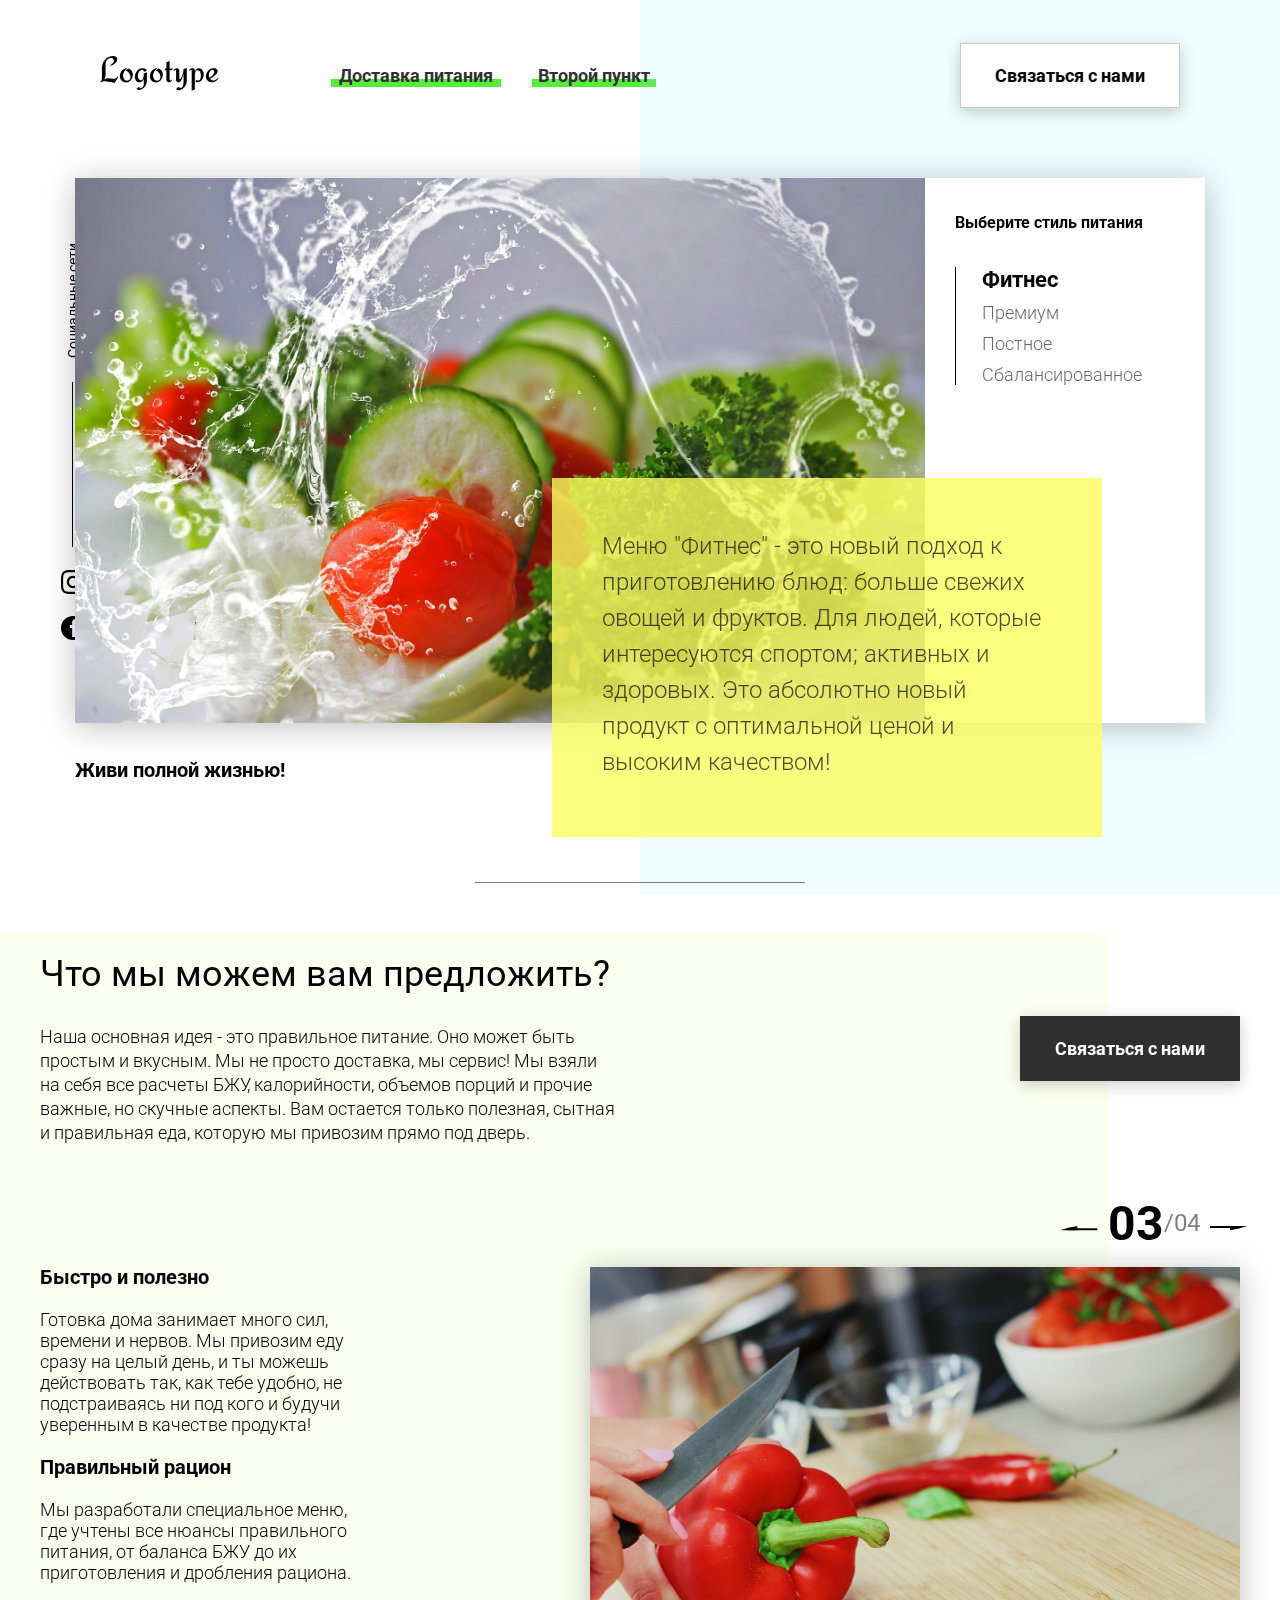
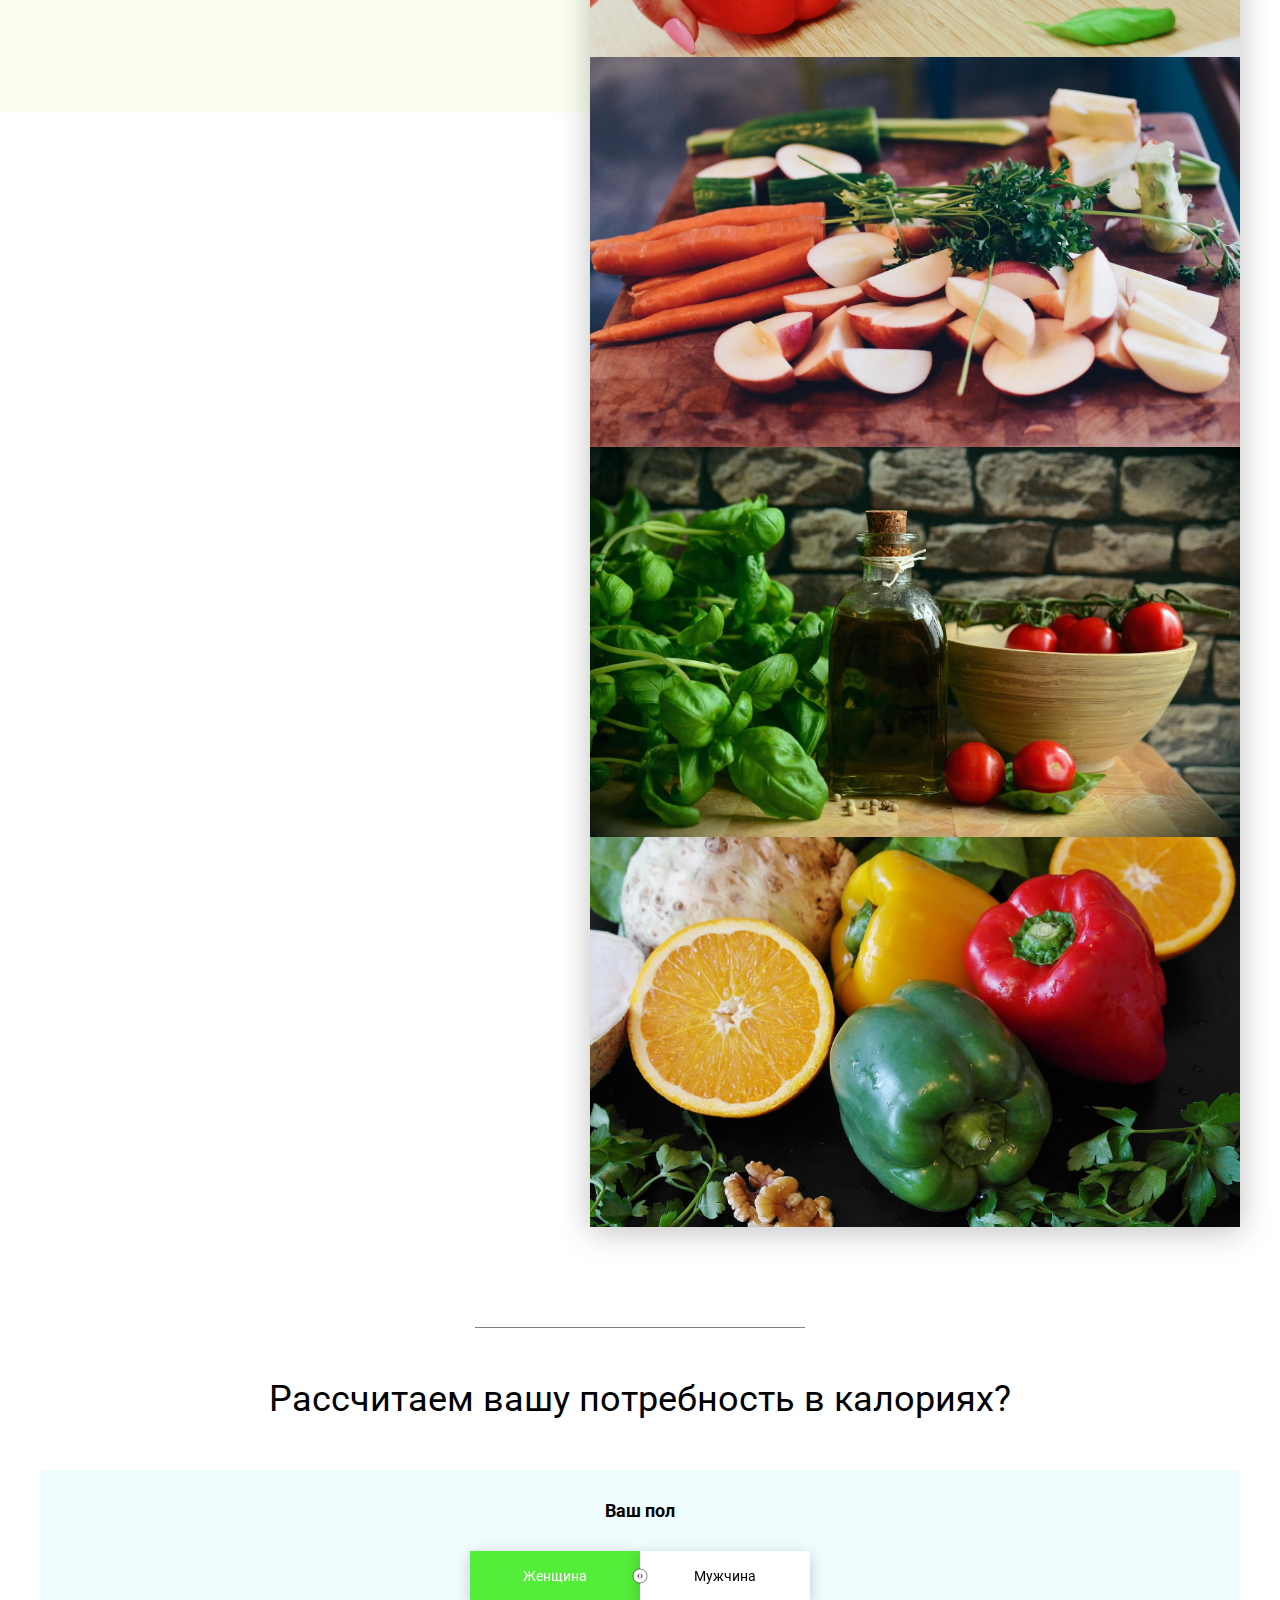
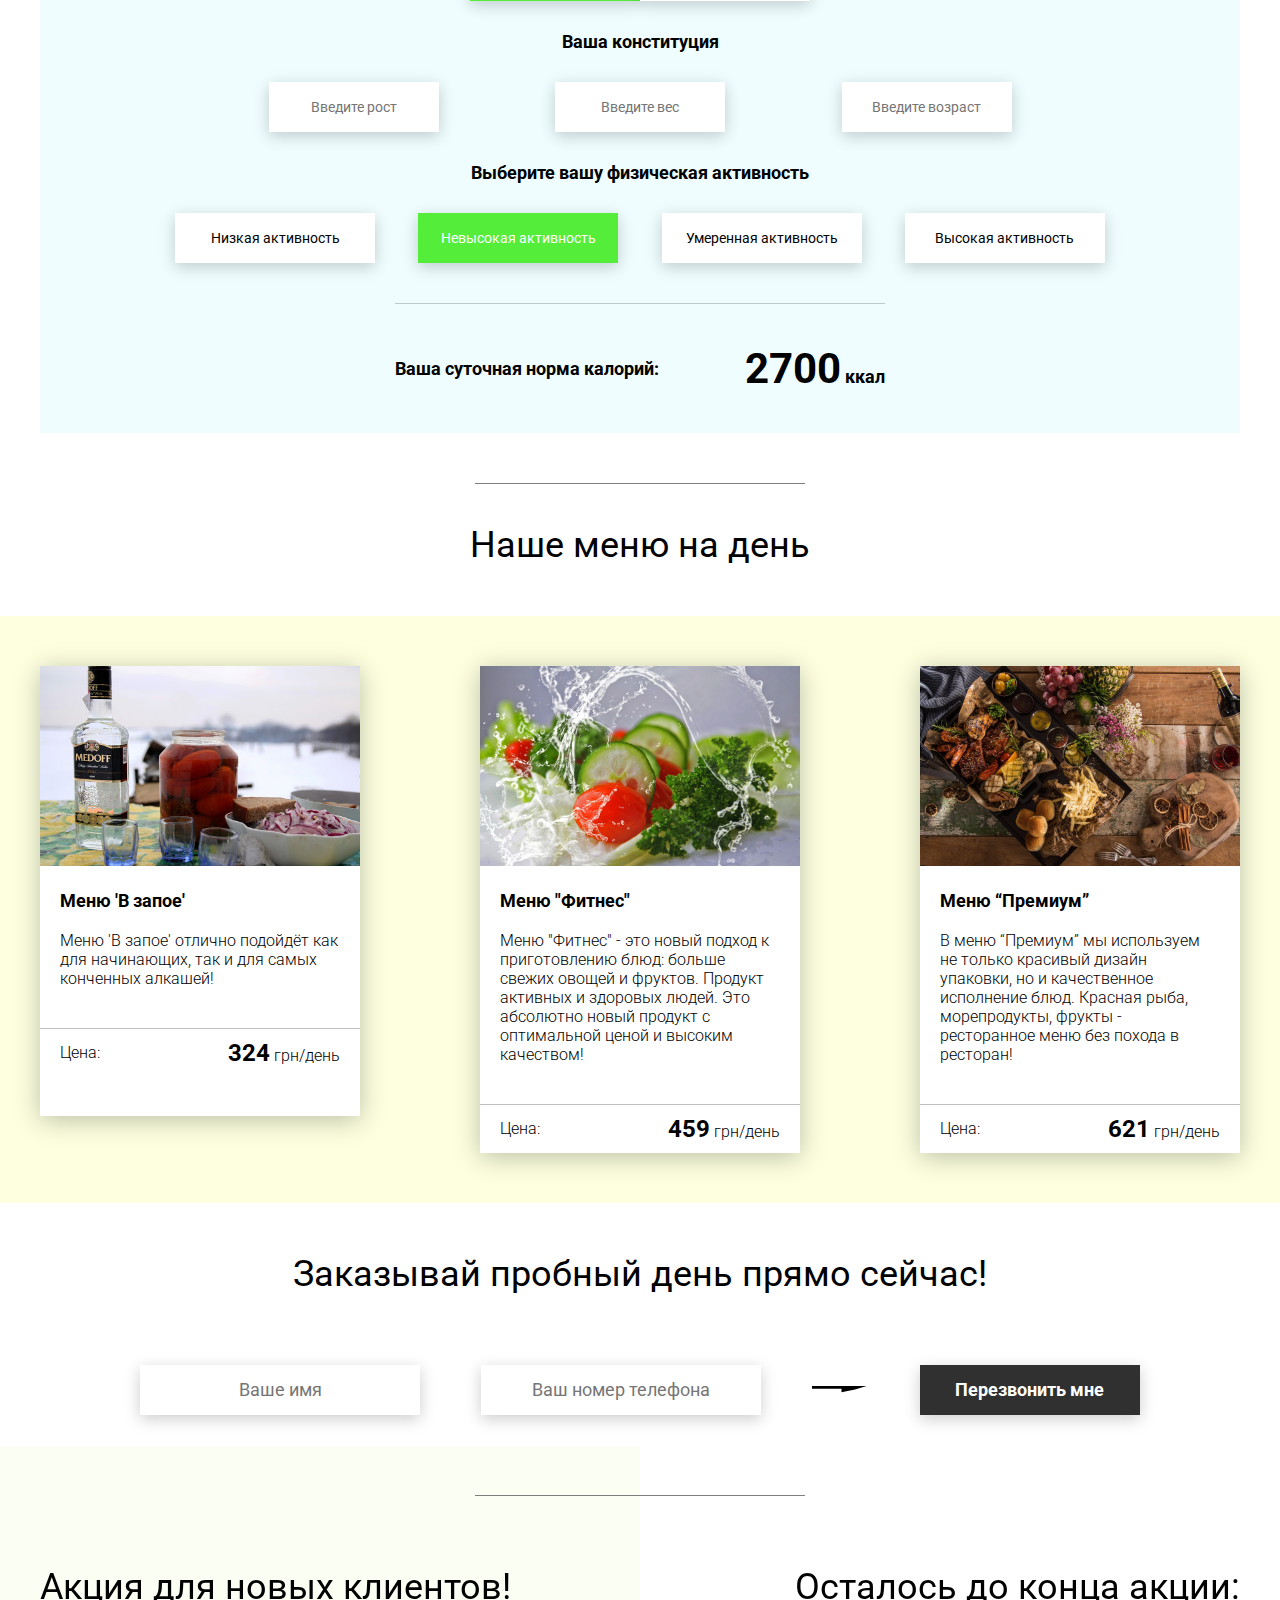
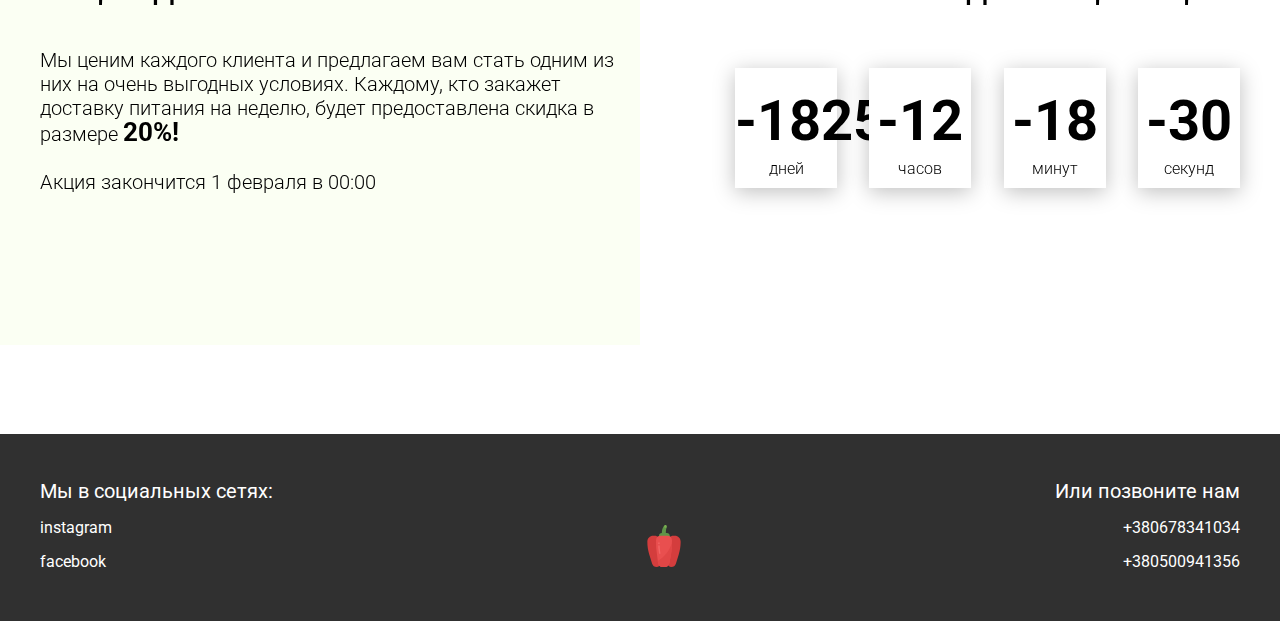
==== commit 11c52468: "Classes added" ====
--- a/index.html
+++ b/index.html
@@ -1,315 +1,350 @@
 <!DOCTYPE html>
 <html lang="en">
-<head>
-    <meta charset="UTF-8">
-    <meta name="viewport" content="width=device-width, initial-scale=1.0">
+  <head>
+    <meta charset="UTF-8" />
+    <meta name="viewport" content="width=device-width, initial-scale=1.0" />
     <title>Food</title>
-    <link rel="stylesheet" href="css/style.css">
-</head>
-<body>
+    <link rel="stylesheet" href="css/style.css" />
+  </head>
+  <body>
     <header class="header">
-        <div class="header__left-block">
-            <div class="header__logo">
-                <img src="icons/logo.svg" alt="Логотип">
-            </div>
-            <nav class="header__links">
-                <a href="#" class="header__link">Доставка питания</a>
-                <a href="#" class="header__link">Второй пункт</a>
-            </nav>
-        </div>
-        <div class="header__right-block">
-            <button class="btn btn_white">Связаться с нами</button>
-        </div>
+      <div class="header__left-block">
+        <div class="header__logo">
+          <img src="icons/logo.svg" alt="Логотип" />
+        </div>
+        <nav class="header__links">
+          <a href="#" class="header__link">Доставка питания</a>
+          <a href="#" class="header__link">Второй пункт</a>
+        </nav>
+      </div>
+      <div class="header__right-block">
+        <button data-modal class="btn btn_white">Связаться с нами</button>
+      </div>
     </header>
 
     <div class="sidepanel">
-        <div class="sidepanel__text"><span>Социальные сети</span></div>
-        <div class="sidepanel__divider"></div>
-        <a href="#" class="sidepanel__icon">
-            <img src="icons/instagram.svg" alt="instagram">
-        </a>
-        <a href="#" class="sidepanel__icon">
-            <img src="icons/facebook.svg" alt="facebook">
-        </a>
-    </div>
-
+      <div class="sidepanel__text"><span>Социальные сети</span></div>
+      <div class="sidepanel__divider"></div>
+      <a href="#" class="sidepanel__icon">
+        <img src="icons/instagram.svg" alt="instagram" />
+      </a>
+      <a href="#" class="sidepanel__icon">
+        <img src="icons/facebook.svg" alt="facebook" />
+      </a>
+    </div>
 
     <div class="preview">
-        <div class="bgc_blue"></div>
+      <div class="bgc_blue"></div>
+      <div class="container">
+        <div class="tabcontainer">
+          <div class="tabcontent">
+            <img src="img/tabs/vegy.jpg" alt="vegy" />
+            <div class="tabcontent__descr">
+              Меню "Фитнес" - это новый подход к приготовлению блюд: больше
+              свежих овощей и фруктов. Для людей, которые интересуются спортом;
+              активных и здоровых. Это абсолютно новый продукт с оптимальной
+              ценой и высоким качеством!
+            </div>
+          </div>
+
+          <div class="tabcontent">
+            <img src="img/tabs/elite.jpg" alt="elite" />
+            <div class="tabcontent__descr">
+              Меню “Премиум” - мы используем не только красивый дизайн упаковки,
+              но и качественное исполнение блюд. Красная рыба, морепродукты,
+              фрукты - ресторанное меню без похода в ресторан!
+            </div>
+          </div>
+
+          <div class="tabcontent">
+            <img src="img/tabs/post.jpg" alt="post" />
+            <div class="tabcontent__descr">
+              Наше специальное “Постное меню” - это тщательный подбор
+              ингредиентов: полное отсутствие продуктов животного происхождения.
+              Полная гармония с собой и природой в каждом элементе! Все будет
+              Ом!
+            </div>
+          </div>
+
+          <div class="tabcontent">
+            <img src="img/tabs/vegy.jpg" alt="vegy" />
+            <div class="tabcontent__descr">
+              Меню "Сбалансированное" - это соответствие вашего рациона всем
+              научным рекомендациям. Мы тщательно просчитываем вашу потребность
+              в к/б/ж/у и создаем лучшие блюда для вас.
+            </div>
+          </div>
+
+          <div class="tabheader">
+            <h3>Выберите стиль питания</h3>
+            <div class="tabheader__items">
+              <div class="tabheader__item tabheader__item_active">Фитнес</div>
+              <div class="tabheader__item">Премиум</div>
+              <div class="tabheader__item">Постное</div>
+              <div class="tabheader__item">Сбалансированное</div>
+            </div>
+          </div>
+        </div>
+        <div class="preview__life">Живи полной жизнью!</div>
+      </div>
+    </div>
+
+    <div class="divider"></div>
+
+    <div class="offer">
+      <div class="bgc_y"></div>
+      <div class="container">
+        <div class="offer__text">
+          <h2 class="title">Что мы можем вам предложить?</h2>
+          <div class="offer__descr">
+            Наша основная идея - это правильное питание. Оно может быть простым
+            и вкусным. Мы не просто доставка, мы сервис! Мы взяли на себя все
+            расчеты БЖУ, калорийности, объемов порций и прочие важные, но
+            скучные аспекты. Вам остается только полезная, сытная и правильная
+            еда, которую мы привозим прямо под дверь.
+          </div>
+        </div>
+        <div class="offer__action">
+          <button data-modal class="btn btn_dark">Связаться с нами</button>
+        </div>
+      </div>
+      <div class="container">
+        <div class="offer__advantages">
+          <h2>Быстро и полезно</h2>
+          <div class="offer__advantages-text">
+            Готовка дома занимает много сил, времени и нервов. Мы привозим еду
+            сразу на целый день, и ты можешь действовать так, как тебе удобно,
+            не подстраиваясь ни под кого и будучи уверенным в качестве продукта!
+          </div>
+          <h2>Правильный рацион</h2>
+          <div class="offer__advantages-text">
+            Мы разработали специальное меню, где учтены все нюансы правильного
+            питания, от баланса БЖУ до их приготовления и дробления рациона.
+          </div>
+        </div>
+        <div class="offer__slider">
+          <div class="offer__slider-counter">
+            <div class="offer__slider-prev">
+              <img src="icons/left.svg" alt="prev" />
+            </div>
+            <span id="current">03</span>
+            /
+            <span id="total">04</span>
+            <div class="offer__slider-next">
+              <img src="icons/right.svg" alt="next" />
+            </div>
+          </div>
+          <div class="offer__slider-wrapper">
+            <div class="offer__slide">
+              <img src="img/slider/pepper.jpg" alt="pepper" />
+            </div>
+            <div class="offer__slide">
+              <img src="img/slider/food-12.jpg" alt="food" />
+            </div>
+            <div class="offer__slide">
+              <img src="img/slider/olive-oil.jpg" alt="oil" />
+            </div>
+            <div class="offer__slide">
+              <img src="img/slider/paprika.jpg" alt="paprika" />
+            </div>
+          </div>
+        </div>
+      </div>
+    </div>
+
+    <div class="divider"></div>
+
+    <div class="calculating">
+      <div class="container">
+        <h2 class="title">Рассчитаем вашу потребность в калориях?</h2>
+        <div class="calculating__field">
+          <div class="calculating__subtitle">Ваш пол</div>
+          <div class="calculating__choose" id="gender">
+            <div
+              class="calculating__choose-item calculating__choose-item_active"
+            >
+              Женщина
+            </div>
+            <div class="calculating__choose-item">Мужчина</div>
+          </div>
+
+          <div class="calculating__subtitle">Ваша конституция</div>
+          <div class="calculating__choose calculating__choose_medium">
+            <input
+              type="text"
+              id="height"
+              placeholder="Введите рост"
+              class="calculating__choose-item"
+            />
+            <input
+              type="text"
+              id="weight"
+              placeholder="Введите вес"
+              class="calculating__choose-item"
+            />
+            <input
+              type="text"
+              id="age"
+              placeholder="Введите возраст"
+              class="calculating__choose-item"
+            />
+          </div>
+
+          <div class="calculating__subtitle">
+            Выберите вашу физическая активность
+          </div>
+          <div class="calculating__choose calculating__choose_big">
+            <div id="low" class="calculating__choose-item">
+              Низкая активность
+            </div>
+            <div
+              id="small"
+              class="calculating__choose-item calculating__choose-item_active"
+            >
+              Невысокая активность
+            </div>
+            <div id="medium" class="calculating__choose-item">
+              Умеренная активность
+            </div>
+            <div id="high" class="calculating__choose-item">
+              Высокая активность
+            </div>
+          </div>
+
+          <div class="calculating__divider"></div>
+
+          <div class="calculating__total">
+            <div class="calculating__subtitle">
+              Ваша суточная норма калорий:
+            </div>
+            <div class="calculating__result"><span>2700</span> ккал</div>
+          </div>
+        </div>
+      </div>
+    </div>
+
+    <div class="divider"></div>
+
+    <div class="menu">
+      <h2 class="title">Наше меню на день</h2>
+
+      <div class="menu__field">
         <div class="container">
-            <div class="tabcontainer">
-                <div class="tabcontent">
-                    <img src="img/tabs/vegy.jpg" alt="vegy">
-                    <div class="tabcontent__descr">
-                        Меню "Фитнес" - это новый подход к приготовлению блюд: больше свежих овощей и фруктов. Для людей, которые интересуются спортом; активных и здоровых. Это абсолютно новый продукт с оптимальной ценой и высоким качеством!
-                    </div>
-                </div>
-
-                <div class="tabcontent">
-                    <img src="img/tabs/elite.jpg" alt="elite">
-                    <div class="tabcontent__descr">
-                        Меню “Премиум” - мы используем не только красивый дизайн упаковки, но и качественное исполнение блюд. Красная рыба, морепродукты, фрукты - ресторанное меню без похода в ресторан!                                     
-                    </div>
-                </div> 
-
-                <div class="tabcontent">
-                    <img src="img/tabs/post.jpg" alt="post">
-                    <div class="tabcontent__descr">
-                        Наше специальное “Постное меню” - это тщательный подбор ингредиентов: полное отсутствие продуктов животного происхождения. Полная гармония с собой и природой в каждом элементе! Все будет Ом!                                     
-                    </div>
-                </div>
-
-                <div class="tabcontent">
-                    <img src="img/tabs/vegy.jpg" alt="vegy">
-                    <div class="tabcontent__descr">
-                        Меню "Сбалансированное" - это соответствие вашего рациона всем научным рекомендациям. Мы тщательно просчитываем вашу потребность в к/б/ж/у и создаем лучшие блюда для вас.
-                    </div>
-                </div>
-
-                <div class="tabheader">
-                    <h3>Выберите стиль питания</h3>
-                    <div class="tabheader__items">
-                        <div class="tabheader__item tabheader__item_active">Фитнес</div>
-                        <div class="tabheader__item">Премиум</div>
-                        <div class="tabheader__item">Постное</div>
-                        <div class="tabheader__item">Сбалансированное</div>
-                    </div>
-                </div>
-                
-            </div>
-            <div class="preview__life">Живи полной жизнью!</div>
-        </div>
+          
+        </div>
+      </div>
+    </div>
+
+    <div class="order">
+      <div class="container">
+        <div class="title">Заказывай пробный день прямо сейчас!</div>
+        <form action="#" class="order__form">
+          <input
+            required
+            placeholder="Ваше имя"
+            name="name"
+            type="text"
+            class="order__input"
+          />
+          <input
+            required
+            placeholder="Ваш номер телефона"
+            name="phone"
+            type="phone"
+            class="order__input"
+          />
+          <img src="icons/right.svg" alt="right" />
+          <button class="btn btn_dark btn_min">Перезвонить мне</button>
+        </form>
+      </div>
     </div>
 
     <div class="divider"></div>
 
-    <div class="offer">
-        <div class="bgc_y"></div>
-        <div class="container">
-            <div class="offer__text">
-                <h2 class="title">Что мы можем вам предложить?</h2>
-                <div class="offer__descr">
-                    Наша основная идея - это правильное питание. Оно может быть простым и вкусным. Мы не просто доставка, мы сервис! Мы взяли на себя все расчеты БЖУ, калорийности, объемов порций и прочие важные, но скучные аспекты. Вам остается только полезная, сытная и правильная еда, которую мы привозим прямо под дверь.
-                </div>
-            </div>
-            <div class="offer__action">
-                <button class="btn btn_dark">Связаться с нами</button>
-            </div>
-        </div>
-        <div class="container">
-            <div class="offer__advantages">
-                <h2>Быстро и полезно</h2>
-                <div class="offer__advantages-text">
-                    Готовка дома занимает много сил, времени и нервов. Мы привозим еду сразу на целый день, и ты можешь действовать так, как тебе удобно, не подстраиваясь ни под кого и будучи уверенным в качестве продукта!
-                </div>
-                <h2>Правильный рацион</h2>
-                <div class="offer__advantages-text">
-                    Мы разработали специальное меню, где учтены все нюансы правильного питания, от баланса БЖУ до их приготовления и дробления рациона.
-                </div>
-            </div>
-            <div class="offer__slider">
-                <div class="offer__slider-counter">
-                    <div class="offer__slider-prev">
-                        <img src="icons/left.svg" alt="prev">
-                    </div>
-                    <span id="current">03</span>
-                    /
-                    <span id="total">04</span>
-                    <div class="offer__slider-next">
-                        <img src="icons/right.svg" alt="next">
-                    </div>
-                </div>
-                <div class="offer__slider-wrapper">
-                    <div class="offer__slide">
-                        <img src="img/slider/pepper.jpg" alt="pepper">
-                    </div>
-                    <div class="offer__slide">
-                        <img src="img/slider/food-12.jpg" alt="food">
-                    </div>
-                    <div class="offer__slide">
-                        <img src="img/slider/olive-oil.jpg" alt="oil">
-                    </div>
-                    <div class="offer__slide">
-                        <img src="img/slider/paprika.jpg" alt="paprika">
-                    </div> 
-                </div>
-            </div>
-        </div>
-    </div>
-
-    <div class="divider"></div>
-
-    <div class="calculating">
-        <div class="container">
-            <h2 class="title">Рассчитаем вашу потребность в калориях?
-            </h2>
-            <div class="calculating__field">
-                <div class="calculating__subtitle">
-                    Ваш пол
-                </div>
-                <div class="calculating__choose" id="gender">
-                    <div class="calculating__choose-item calculating__choose-item_active">Женщина</div>
-                    <div class="calculating__choose-item">Мужчина</div>
-                </div>
-
-                <div class="calculating__subtitle">
-                    Ваша конституция
-                </div>
-                <div class="calculating__choose calculating__choose_medium">
-                    <input type="text" id="height" placeholder="Введите рост" class="calculating__choose-item">
-                    <input type="text" id="weight" placeholder="Введите вес"  class="calculating__choose-item">
-                    <input type="text" id="age" placeholder="Введите возраст" class="calculating__choose-item">
-                </div>
-
-                <div class="calculating__subtitle">
-                    Выберите вашу физическая активность
-                </div>
-                <div class="calculating__choose calculating__choose_big">
-                    <div id="low" class="calculating__choose-item">Низкая активность </div>
-                    <div id="small"  class="calculating__choose-item calculating__choose-item_active">Невысокая активность</div>
-                    <div id="medium" class="calculating__choose-item">Умеренная активность</div>
-                    <div id="high" class="calculating__choose-item">Высокая активность</div>
-                </div>
-
-                <div class="calculating__divider"></div>
-
-                <div class="calculating__total">
-                    <div class="calculating__subtitle">
-                        Ваша суточная норма калорий:
-                    </div>
-                    <div class="calculating__result">
-                        <span>2700</span> ккал
-                    </div>
-                </div>
-            </div>
-        </div>
-    </div>
-
-    <div class="divider"></div>
-
-    <div class="menu">
-        <h2 class="title">Наше меню на день</h2>
-
-        <div class="menu__field">
-            <div class="container">
-                <div class="menu__item">
-                    <img src="img/tabs/vegy.jpg" alt="vegy">
-                    <h3 class="menu__item-subtitle">Меню "Фитнес"</h3>
-                    <div class="menu__item-descr">Меню "Фитнес" - это новый подход к приготовлению блюд: больше свежих овощей и фруктов. Продукт активных и здоровых людей. Это абсолютно новый продукт с оптимальной ценой и высоким качеством!</div>
-                    <div class="menu__item-divider"></div>
-                    <div class="menu__item-price">
-                        <div class="menu__item-cost">Цена:</div>
-                        <div class="menu__item-total"><span>229</span> грн/день</div>
-                    </div>
-                </div>
-                <div class="menu__item">
-                    <img src="img/tabs/elite.jpg" alt="elite">
-                    <h3 class="menu__item-subtitle">Меню “Премиум”</h3>
-                    <div class="menu__item-descr">В меню “Премиум” мы используем не только красивый дизайн упаковки, но и качественное исполнение блюд. Красная рыба, морепродукты, фрукты - ресторанное меню без похода в ресторан!</div>
-                    <div class="menu__item-divider"></div>
-                    <div class="menu__item-price">
-                        <div class="menu__item-cost">Цена:</div>
-                        <div class="menu__item-total"><span>550</span> грн/день</div>
-                    </div>
-                </div>
-                <div class="menu__item">
-                    <img src="img/tabs/post.jpg" alt="post">
-                    <h3 class="menu__item-subtitle">Меню "Постное"</h3>
-                    <div class="menu__item-descr">Меню “Постное” - это тщательный подбор ингредиентов: полное отсутствие продуктов животного происхождения, молоко из миндаля, овса, кокоса или гречки, правильное количество белков за счет тофу и импортных вегетарианских стейков. </div>
-                    <div class="menu__item-divider"></div>
-                    <div class="menu__item-price">
-                        <div class="menu__item-cost">Цена:</div>
-                        <div class="menu__item-total"><span>430</span> грн/день</div>
-                    </div>
-                </div>
-            </div>
-        </div>
-    </div>
-
-    <div class="order">
-        <div class="container">
-            <div class="title">Заказывай пробный день прямо сейчас!</div>
-            <form action="#" class="order__form">
-                <input required placeholder="Ваше имя" name="name" type="text" class="order__input">
-                <input required placeholder="Ваш номер телефона" name="phone" type="phone" class="order__input">
-                <img src="icons/right.svg" alt="right">
-                <button class="btn btn_dark btn_min">Перезвонить мне</button>
-            </form>
-        </div>
-    </div>
-
-    <div class="divider"></div>
-
     <div class="promotion">
-        <div class="bgc_y"></div>
-        <div class="container">
-            <div class="promotion__text">
-                <div class="title">Акция для новых клиентов!</div>
-                <div class="promotion__descr">
-                    Мы ценим каждого клиента и предлагаем вам стать одним из них на очень выгодных условиях. 
-                    Каждому, кто закажет доставку питания на неделю, будет предоставлена скидка в размере <span>20%!</span>
-                    <br><br>
-                    Акция закончится 1 февраля в 00:00
-                </div>
-            </div>
-            <div class="promotion__timer">
-                <div class="title">Осталось до конца акции:</div>
-
-                <div class="timer">
-                    <div class="timer__block">
-                        <span id="days">12</span>
-                        дней
-                    </div>
-                    <div class="timer__block">
-                        <span id="hours">20</span>
-                        часов
-                    </div>
-                    <div class="timer__block">
-                        <span id="minutes">56</span>
-                        минут
-                    </div>
-                    <div class="timer__block">
-                        <span id="seconds">20</span>
-                        секунд
-                    </div>
-                </div>
-                
-            </div>
-        </div>
+      <div class="bgc_y"></div>
+      <div class="container">
+        <div class="promotion__text">
+          <div class="title">Акция для новых клиентов!</div>
+          <div class="promotion__descr">
+            Мы ценим каждого клиента и предлагаем вам стать одним из них на
+            очень выгодных условиях. Каждому, кто закажет доставку питания на
+            неделю, будет предоставлена скидка в размере <span>20%!</span>
+            <br /><br />
+            Акция закончится 1 февраля в 00:00
+          </div>
+        </div>
+        <div class="promotion__timer">
+          <div class="title">Осталось до конца акции:</div>
+
+          <div class="timer">
+            <div class="timer__block">
+              <span id="days">12</span>
+              дней
+            </div>
+            <div class="timer__block">
+              <span id="hours">20</span>
+              часов
+            </div>
+            <div class="timer__block">
+              <span id="minutes">56</span>
+              минут
+            </div>
+            <div class="timer__block">
+              <span id="seconds">20</span>
+              секунд
+            </div>
+          </div>
+        </div>
+      </div>
     </div>
 
     <footer class="footer">
-        <div class="container">
-            <div class="social">
-                <div class="subtitle">Мы в социальных сетях:</div>
-                <a href="#" class="link">instagram</a>
-                <a href="#" class="link">facebook</a>
-            </div>
-            <div class="pepper">
-                <img src="icons/veg.svg" alt="pepper">
-            </div>
-            <div class="call">
-                <div class="subtitle">Или позвоните нам</div>
-                <a href="#" class="link">+380678341034</a>
-                <a href="#" class="link">+380500941356</a>
-            </div>
-        </div>
+      <div class="container">
+        <div class="social">
+          <div class="subtitle">Мы в социальных сетях:</div>
+          <a href="#" class="link">instagram</a>
+          <a href="#" class="link">facebook</a>
+        </div>
+        <div class="pepper">
+          <img src="icons/veg.svg" alt="pepper" />
+        </div>
+        <div class="call">
+          <div class="subtitle">Или позвоните нам</div>
+          <a href="#" class="link">+380678341034</a>
+          <a href="#" class="link">+380500941356</a>
+        </div>
+      </div>
     </footer>
 
     <div class="modal">
-        <div class="modal__dialog">
-            <div class="modal__content">
-                <form action="#">
-                    <div class="modal__close">&times;</div>
-                    <div class="modal__title">Мы свяжемся с вами как можно быстрее!</div>
-                    <input required placeholder="Ваше имя" name="name" type="text" class="modal__input">
-                    <input required placeholder="Ваш номер телефона" name="phone" type="phone" class="modal__input">
-                    <button class="btn btn_dark btn_min">Перезвонить мне</button>
-                </form>
-            </div>
-        </div>
+      <div class="modal__dialog">
+        <div class="modal__content">
+          <form action="#">
+            <div data-close class="modal__close">&times;</div>
+            <div class="modal__title">
+              Мы свяжемся с вами как можно быстрее!
+            </div>
+            <input
+              required
+              placeholder="Ваше имя"
+              name="name"
+              type="text"
+              class="modal__input"
+            />
+            <input
+              required
+              placeholder="Ваш номер телефона"
+              name="phone"
+              type="phone"
+              class="modal__input"
+            />
+            <button class="btn btn_dark btn_min">Перезвонить мне</button>
+          </form>
+        </div>
+      </div>
     </div>
 
     <script src="/js/script.js"></script>
-</body>
-</html>+  </body>
+</html>
